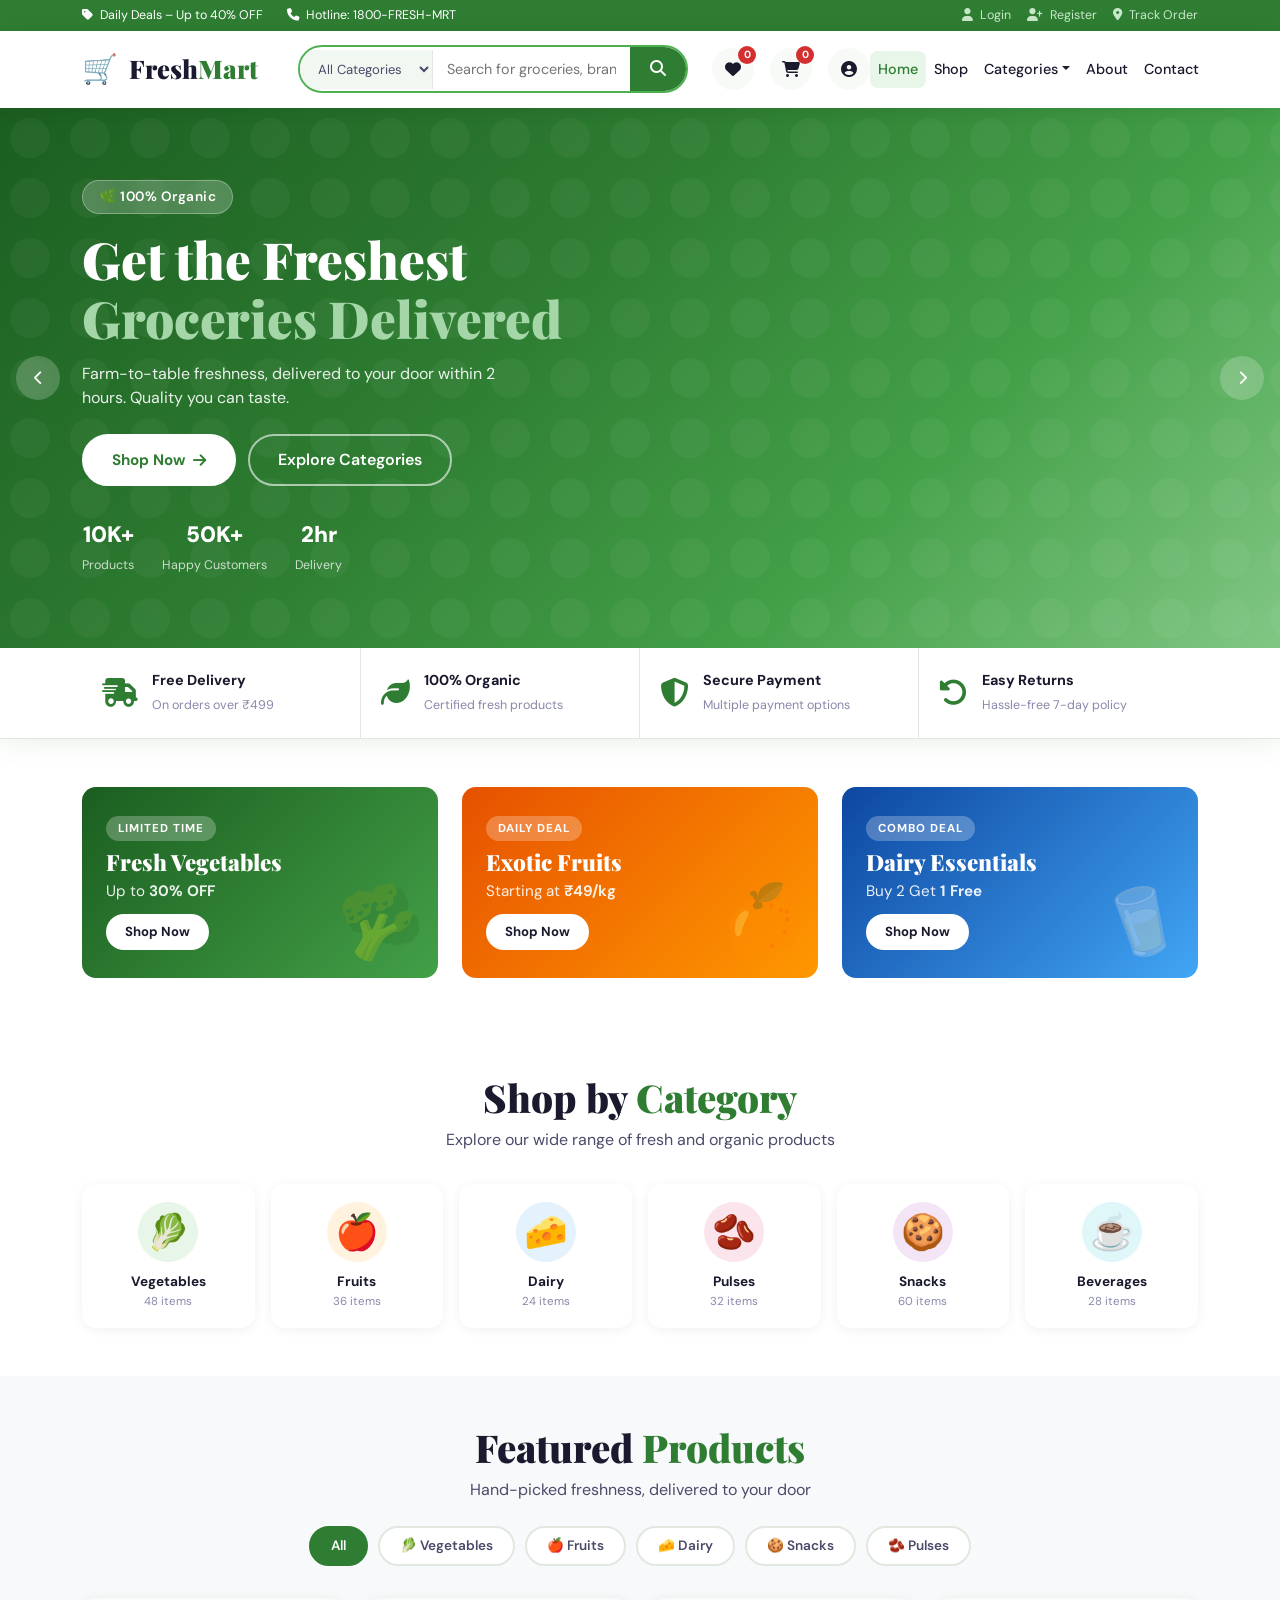
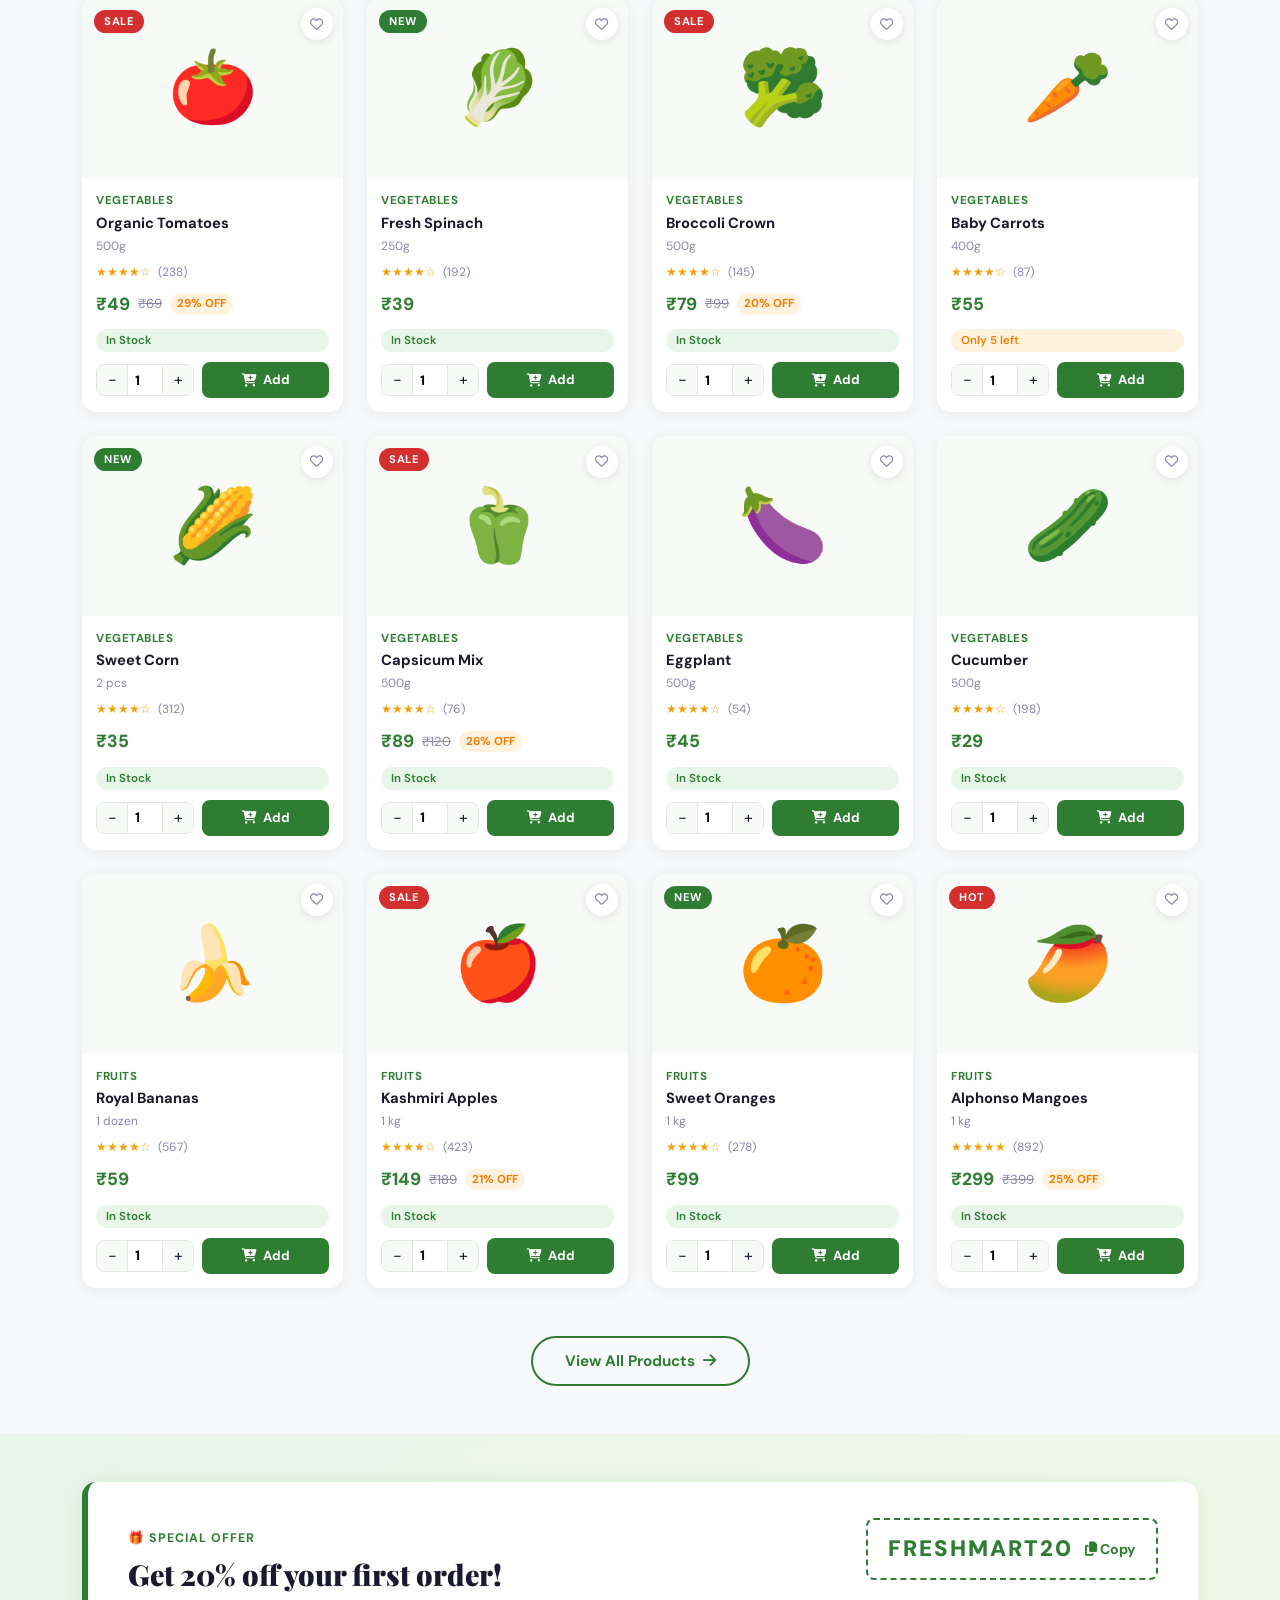
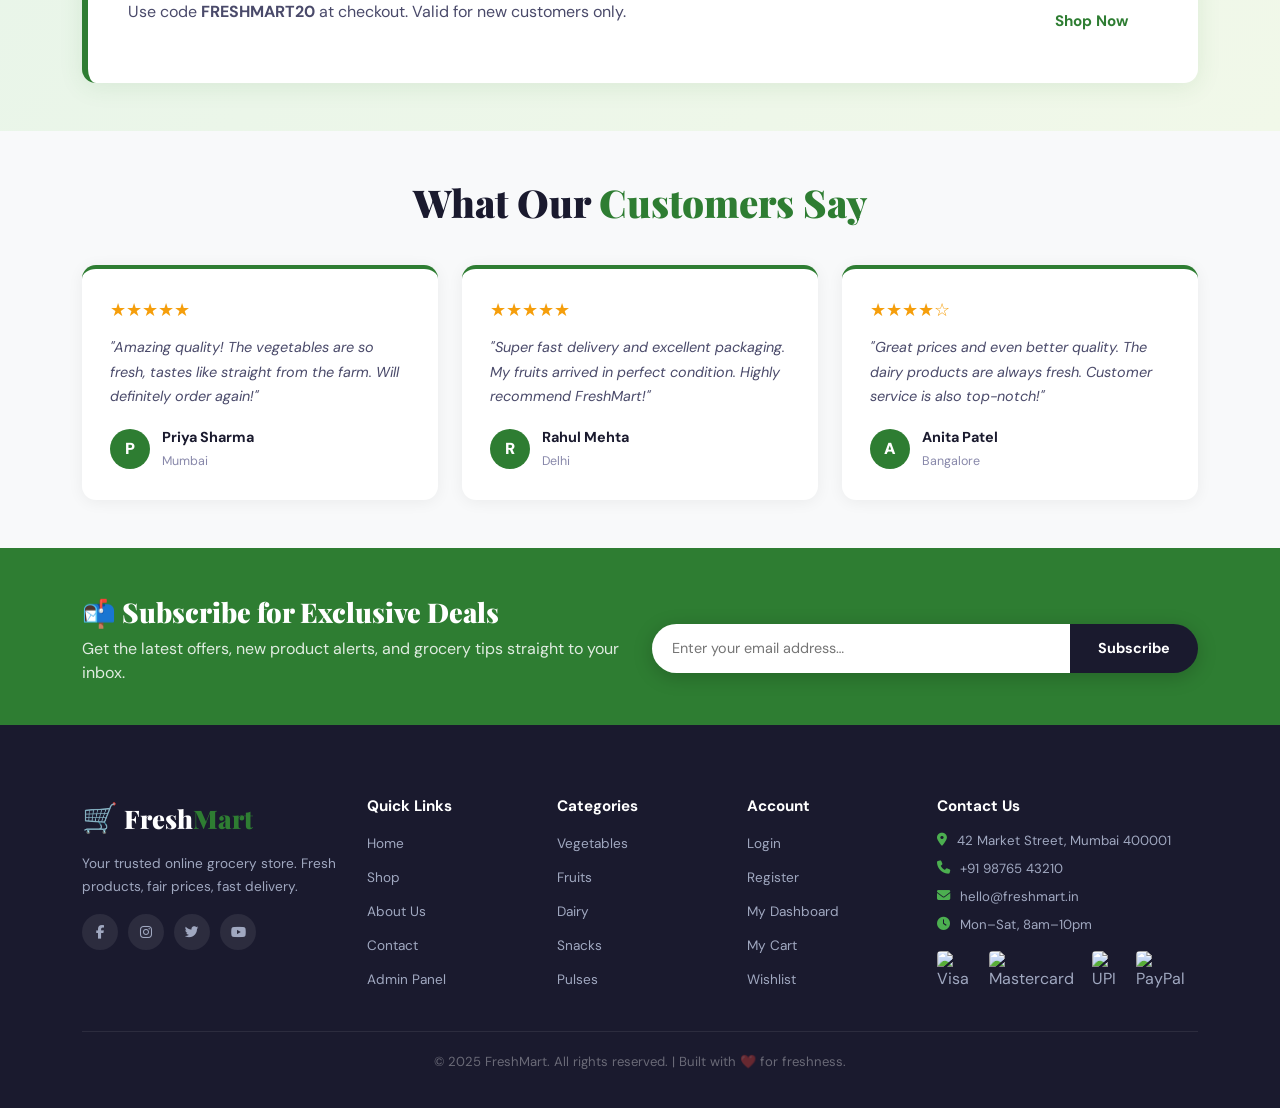
==== index.html @ 5ea72046 "Move frontend to root for GitHub Pages" ====
<!DOCTYPE html>
<html lang="en">
<head>
  <meta charset="UTF-8" />
  <meta name="viewport" content="width=device-width, initial-scale=1.0"/>
  <title>FreshMart – Premium Grocery Delivery</title>
  <link rel="stylesheet" href="https://cdn.jsdelivr.net/npm/bootstrap@5.3.0/dist/css/bootstrap.min.css"/>
  <link rel="stylesheet" href="https://cdnjs.cloudflare.com/ajax/libs/font-awesome/6.4.0/css/all.min.css"/>
  <link href="https://fonts.googleapis.com/css2?family=Playfair+Display:wght@700;900&family=DM+Sans:wght@300;400;500;600&display=swap" rel="stylesheet"/>
  <link rel="stylesheet" href="css/style.css"/>
</head>
<body>

<!-- Top Bar -->
<div class="top-bar">
  <div class="container d-flex justify-content-between align-items-center">
    <div class="d-flex gap-4">
      <span><i class="fas fa-tag me-1"></i> Daily Deals – Up to 40% OFF</span>
      <span><i class="fas fa-phone me-1"></i> Hotline: 1800-FRESH-MRT</span>
    </div>
    <div class="d-flex gap-3">
      <a href="#" id="topLoginBtn"><i class="fas fa-user me-1"></i> Login</a>
      <a href="pages/register.html"><i class="fas fa-user-plus me-1"></i> Register</a>
      <a href="#"><i class="fas fa-map-marker-alt me-1"></i> Track Order</a>
    </div>
  </div>
</div>

<!-- Main Navbar -->
<nav class="navbar navbar-expand-lg main-nav sticky-top">
  <div class="container">
    <a class="navbar-brand" href="index.html">
      <span class="brand-icon">🛒</span>
      <span class="brand-name">Fresh<span>Mart</span></span>
    </a>

    <div class="search-bar-container d-none d-lg-flex flex-grow-1 mx-4">
      <div class="search-bar">
        <select class="search-cat-select">
          <option>All Categories</option>
          <option>Vegetables</option>
          <option>Fruits</option>
          <option>Dairy</option>
          <option>Snacks</option>
          <option>Pulses</option>
          <option>Beverages</option>
        </select>
        <input type="text" id="searchInput" placeholder="Search for groceries, brands…" autocomplete="off"/>
        <button onclick="performSearch()"><i class="fas fa-search"></i></button>
        <div class="search-suggestions" id="searchSuggestions"></div>
      </div>
    </div>

    <div class="nav-actions d-flex align-items-center gap-3">
      <a href="pages/wishlist.html" class="nav-icon-btn" title="Wishlist">
        <i class="fas fa-heart"></i>
        <span class="badge" id="wishlistCount">0</span>
      </a>
      <a href="pages/cart.html" class="nav-icon-btn" title="Cart">
        <i class="fas fa-shopping-cart"></i>
        <span class="badge" id="cartCount">0</span>
      </a>
      <a href="pages/login.html" class="nav-icon-btn" title="Account" id="accountBtn">
        <i class="fas fa-user-circle"></i>
      </a>
      <button class="navbar-toggler" type="button" data-bs-toggle="collapse" data-bs-target="#mainNav">
        <i class="fas fa-bars"></i>
      </button>
    </div>

    <div class="collapse navbar-collapse" id="mainNav">
      <ul class="navbar-nav ms-auto mt-3 mt-lg-0">
        <li class="nav-item"><a class="nav-link active" href="index.html">Home</a></li>
        <li class="nav-item"><a class="nav-link" href="pages/products.html">Shop</a></li>
        <li class="nav-item dropdown">
          <a class="nav-link dropdown-toggle" href="#" data-bs-toggle="dropdown">Categories</a>
          <ul class="dropdown-menu">
            <li><a class="dropdown-item" href="pages/products.html?cat=vegetables"><i class="fas fa-carrot me-2 text-warning"></i>Vegetables</a></li>
            <li><a class="dropdown-item" href="pages/products.html?cat=fruits"><i class="fas fa-apple-alt me-2 text-danger"></i>Fruits</a></li>
            <li><a class="dropdown-item" href="pages/products.html?cat=dairy"><i class="fas fa-cheese me-2 text-warning"></i>Dairy</a></li>
            <li><a class="dropdown-item" href="pages/products.html?cat=snacks"><i class="fas fa-cookie me-2 text-secondary"></i>Snacks</a></li>
            <li><a class="dropdown-item" href="pages/products.html?cat=pulses"><i class="fas fa-seedling me-2 text-success"></i>Pulses</a></li>
            <li><a class="dropdown-item" href="pages/products.html?cat=beverages"><i class="fas fa-coffee me-2 text-brown"></i>Beverages</a></li>
          </ul>
        </li>
        <li class="nav-item"><a class="nav-link" href="pages/about.html">About</a></li>
        <li class="nav-item"><a class="nav-link" href="pages/contact.html">Contact</a></li>
      </ul>
    </div>
  </div>
</nav>

<!-- Hero Section -->
<section class="hero-section">
  <div id="heroCarousel" class="carousel slide carousel-fade" data-bs-ride="carousel">
    <div class="carousel-inner">
      <div class="carousel-item active">
        <div class="hero-slide slide-1">
          <div class="container h-100 d-flex align-items-center">
            <div class="hero-content">
              <span class="hero-badge">🌿 100% Organic</span>
              <h1>Get the Freshest<br/><span>Groceries Delivered</span></h1>
              <p>Farm-to-table freshness, delivered to your door within 2 hours. Quality you can taste.</p>
              <div class="hero-actions">
                <a href="pages/products.html" class="btn btn-primary-fresh">Shop Now <i class="fas fa-arrow-right ms-2"></i></a>
                <a href="#categories" class="btn btn-outline-fresh">Explore Categories</a>
              </div>
              <div class="hero-stats">
                <div class="stat"><strong>10K+</strong><span>Products</span></div>
                <div class="stat"><strong>50K+</strong><span>Happy Customers</span></div>
                <div class="stat"><strong>2hr</strong><span>Delivery</span></div>
              </div>
            </div>
          </div>
        </div>
      </div>
      <div class="carousel-item">
        <div class="hero-slide slide-2">
          <div class="container h-100 d-flex align-items-center">
            <div class="hero-content">
              <span class="hero-badge">🍓 Fresh Fruits</span>
              <h1>Seasonal Fruits<br/><span>Straight from Farms</span></h1>
              <p>Hand-picked seasonal fruits delivered fresh daily. Taste the difference of true freshness.</p>
              <a href="pages/products.html?cat=fruits" class="btn btn-primary-fresh">Explore Fruits <i class="fas fa-arrow-right ms-2"></i></a>
            </div>
          </div>
        </div>
      </div>
      <div class="carousel-item">
        <div class="hero-slide slide-3">
          <div class="container h-100 d-flex align-items-center">
            <div class="hero-content">
              <span class="hero-badge">🎉 Special Deals</span>
              <h1>Weekend Sale<br/><span>Up to 50% Off!</span></h1>
              <p>Huge discounts on everyday essentials. Stock up and save big this weekend only.</p>
              <a href="pages/products.html" class="btn btn-primary-fresh">Grab Deals <i class="fas fa-fire ms-2"></i></a>
            </div>
          </div>
        </div>
      </div>
    </div>
    <button class="carousel-control-prev" type="button" data-bs-target="#heroCarousel" data-bs-slide="prev">
      <i class="fas fa-chevron-left"></i>
    </button>
    <button class="carousel-control-next" type="button" data-bs-target="#heroCarousel" data-bs-slide="next">
      <i class="fas fa-chevron-right"></i>
    </button>
  </div>
</section>

<!-- Features Strip -->
<section class="features-strip">
  <div class="container">
    <div class="row g-0">
      <div class="col-6 col-md-3 feature-item">
        <i class="fas fa-truck-fast"></i>
        <div>
          <strong>Free Delivery</strong>
          <span>On orders over ₹499</span>
        </div>
      </div>
      <div class="col-6 col-md-3 feature-item">
        <i class="fas fa-leaf"></i>
        <div>
          <strong>100% Organic</strong>
          <span>Certified fresh products</span>
        </div>
      </div>
      <div class="col-6 col-md-3 feature-item">
        <i class="fas fa-shield-alt"></i>
        <div>
          <strong>Secure Payment</strong>
          <span>Multiple payment options</span>
        </div>
      </div>
      <div class="col-6 col-md-3 feature-item">
        <i class="fas fa-rotate-left"></i>
        <div>
          <strong>Easy Returns</strong>
          <span>Hassle-free 7-day policy</span>
        </div>
      </div>
    </div>
  </div>
</section>

<!-- Offer Banners -->
<section class="offer-banners py-5">
  <div class="container">
    <div class="row g-4">
      <div class="col-md-4">
        <div class="offer-card offer-green">
          <div class="offer-text">
            <span class="offer-tag">LIMITED TIME</span>
            <h3>Fresh Vegetables</h3>
            <p>Up to <strong>30% OFF</strong></p>
            <a href="pages/products.html?cat=vegetables" class="btn btn-sm btn-offer">Shop Now</a>
          </div>
          <div class="offer-emoji">🥦</div>
        </div>
      </div>
      <div class="col-md-4">
        <div class="offer-card offer-orange">
          <div class="offer-text">
            <span class="offer-tag">DAILY DEAL</span>
            <h3>Exotic Fruits</h3>
            <p>Starting at <strong>₹49/kg</strong></p>
            <a href="pages/products.html?cat=fruits" class="btn btn-sm btn-offer">Shop Now</a>
          </div>
          <div class="offer-emoji">🍊</div>
        </div>
      </div>
      <div class="col-md-4">
        <div class="offer-card offer-blue">
          <div class="offer-text">
            <span class="offer-tag">COMBO DEAL</span>
            <h3>Dairy Essentials</h3>
            <p>Buy 2 Get <strong>1 Free</strong></p>
            <a href="pages/products.html?cat=dairy" class="btn btn-sm btn-offer">Shop Now</a>
          </div>
          <div class="offer-emoji">🥛</div>
        </div>
      </div>
    </div>
  </div>
</section>

<!-- Categories -->
<section class="categories-section py-5" id="categories">
  <div class="container">
    <div class="section-header">
      <h2>Shop by <span>Category</span></h2>
      <p>Explore our wide range of fresh and organic products</p>
    </div>
    <div class="row g-3 mt-3">
      <div class="col-4 col-md-2">
        <a href="pages/products.html?cat=vegetables" class="category-card">
          <div class="cat-icon" style="background:#e8f5e9">🥬</div>
          <span>Vegetables</span>
          <small>48 items</small>
        </a>
      </div>
      <div class="col-4 col-md-2">
        <a href="pages/products.html?cat=fruits" class="category-card">
          <div class="cat-icon" style="background:#fff3e0">🍎</div>
          <span>Fruits</span>
          <small>36 items</small>
        </a>
      </div>
      <div class="col-4 col-md-2">
        <a href="pages/products.html?cat=dairy" class="category-card">
          <div class="cat-icon" style="background:#e3f2fd">🧀</div>
          <span>Dairy</span>
          <small>24 items</small>
        </a>
      </div>
      <div class="col-4 col-md-2">
        <a href="pages/products.html?cat=pulses" class="category-card">
          <div class="cat-icon" style="background:#fce4ec">🫘</div>
          <span>Pulses</span>
          <small>32 items</small>
        </a>
      </div>
      <div class="col-4 col-md-2">
        <a href="pages/products.html?cat=snacks" class="category-card">
          <div class="cat-icon" style="background:#f3e5f5">🍪</div>
          <span>Snacks</span>
          <small>60 items</small>
        </a>
      </div>
      <div class="col-4 col-md-2">
        <a href="pages/products.html?cat=beverages" class="category-card">
          <div class="cat-icon" style="background:#e0f7fa">☕</div>
          <span>Beverages</span>
          <small>28 items</small>
        </a>
      </div>
    </div>
  </div>
</section>

<!-- Featured Products -->
<section class="featured-products py-5 bg-light">
  <div class="container">
    <div class="section-header">
      <h2>Featured <span>Products</span></h2>
      <p>Hand-picked freshness, delivered to your door</p>
    </div>

    <!-- Filter Tabs -->
    <div class="filter-tabs mt-4">
      <button class="filter-btn active" onclick="filterProducts('all', this)">All</button>
      <button class="filter-btn" onclick="filterProducts('vegetables', this)">🥬 Vegetables</button>
      <button class="filter-btn" onclick="filterProducts('fruits', this)">🍎 Fruits</button>
      <button class="filter-btn" onclick="filterProducts('dairy', this)">🧀 Dairy</button>
      <button class="filter-btn" onclick="filterProducts('snacks', this)">🍪 Snacks</button>
      <button class="filter-btn" onclick="filterProducts('pulses', this)">🫘 Pulses</button>
    </div>

    <div class="row g-4 mt-2" id="productGrid">
      <!-- Products injected by JS -->
    </div>
    <div class="text-center mt-5">
      <a href="pages/products.html" class="btn btn-view-all">View All Products <i class="fas fa-arrow-right ms-2"></i></a>
    </div>
  </div>
</section>

<!-- Coupon Banner -->
<section class="coupon-banner py-5">
  <div class="container">
    <div class="coupon-card">
      <div class="row align-items-center">
        <div class="col-md-7">
          <span class="coupon-label">🎁 SPECIAL OFFER</span>
          <h3>Get 20% off your first order!</h3>
          <p>Use code <strong>FRESHMART20</strong> at checkout. Valid for new customers only.</p>
        </div>
        <div class="col-md-5 text-center text-md-end">
          <div class="coupon-code" onclick="copyCoupon()">
            <span id="couponCode">FRESHMART20</span>
            <button><i class="fas fa-copy"></i> Copy</button>
          </div>
          <a href="pages/products.html" class="btn btn-primary-fresh mt-3">Shop Now</a>
        </div>
      </div>
    </div>
  </div>
</section>

<!-- Testimonials -->
<section class="testimonials py-5 bg-light">
  <div class="container">
    <div class="section-header">
      <h2>What Our <span>Customers Say</span></h2>
    </div>
    <div class="row g-4 mt-3">
      <div class="col-md-4">
        <div class="testimonial-card">
          <div class="stars">★★★★★</div>
          <p>"Amazing quality! The vegetables are so fresh, tastes like straight from the farm. Will definitely order again!"</p>
          <div class="reviewer">
            <div class="reviewer-avatar">P</div>
            <div><strong>Priya Sharma</strong><span>Mumbai</span></div>
          </div>
        </div>
      </div>
      <div class="col-md-4">
        <div class="testimonial-card">
          <div class="stars">★★★★★</div>
          <p>"Super fast delivery and excellent packaging. My fruits arrived in perfect condition. Highly recommend FreshMart!"</p>
          <div class="reviewer">
            <div class="reviewer-avatar">R</div>
            <div><strong>Rahul Mehta</strong><span>Delhi</span></div>
          </div>
        </div>
      </div>
      <div class="col-md-4">
        <div class="testimonial-card">
          <div class="stars">★★★★☆</div>
          <p>"Great prices and even better quality. The dairy products are always fresh. Customer service is also top-notch!"</p>
          <div class="reviewer">
            <div class="reviewer-avatar">A</div>
            <div><strong>Anita Patel</strong><span>Bangalore</span></div>
          </div>
        </div>
      </div>
    </div>
  </div>
</section>

<!-- Newsletter -->
<section class="newsletter py-5">
  <div class="container">
    <div class="newsletter-card">
      <div class="row align-items-center">
        <div class="col-md-6">
          <h3>📬 Subscribe for Exclusive Deals</h3>
          <p>Get the latest offers, new product alerts, and grocery tips straight to your inbox.</p>
        </div>
        <div class="col-md-6">
          <div class="newsletter-form">
            <input type="email" placeholder="Enter your email address…"/>
            <button onclick="subscribeNewsletter()">Subscribe</button>
          </div>
        </div>
      </div>
    </div>
  </div>
</section>

<!-- Footer -->
<footer class="main-footer">
  <div class="container">
    <div class="row g-4 pt-5 pb-4">
      <div class="col-lg-3 col-md-6">
        <div class="footer-brand">
          <span class="brand-icon">🛒</span>
          <span class="brand-name">Fresh<span>Mart</span></span>
        </div>
        <p class="footer-desc">Your trusted online grocery store. Fresh products, fair prices, fast delivery.</p>
        <div class="social-links">
          <a href="#"><i class="fab fa-facebook-f"></i></a>
          <a href="#"><i class="fab fa-instagram"></i></a>
          <a href="#"><i class="fab fa-twitter"></i></a>
          <a href="#"><i class="fab fa-youtube"></i></a>
        </div>
      </div>
      <div class="col-lg-2 col-md-6">
        <h5>Quick Links</h5>
        <ul class="footer-links">
          <li><a href="index.html">Home</a></li>
          <li><a href="pages/products.html">Shop</a></li>
          <li><a href="pages/about.html">About Us</a></li>
          <li><a href="pages/contact.html">Contact</a></li>
          <li><a href="pages/admin.html">Admin Panel</a></li>
        </ul>
      </div>
      <div class="col-lg-2 col-md-6">
        <h5>Categories</h5>
        <ul class="footer-links">
          <li><a href="pages/products.html?cat=vegetables">Vegetables</a></li>
          <li><a href="pages/products.html?cat=fruits">Fruits</a></li>
          <li><a href="pages/products.html?cat=dairy">Dairy</a></li>
          <li><a href="pages/products.html?cat=snacks">Snacks</a></li>
          <li><a href="pages/products.html?cat=pulses">Pulses</a></li>
        </ul>
      </div>
      <div class="col-lg-2 col-md-6">
        <h5>Account</h5>
        <ul class="footer-links">
          <li><a href="pages/login.html">Login</a></li>
          <li><a href="pages/register.html">Register</a></li>
          <li><a href="pages/dashboard.html">My Dashboard</a></li>
          <li><a href="pages/cart.html">My Cart</a></li>
          <li><a href="pages/wishlist.html">Wishlist</a></li>
        </ul>
      </div>
      <div class="col-lg-3 col-md-6">
        <h5>Contact Us</h5>
        <div class="footer-contact">
          <p><i class="fas fa-map-marker-alt"></i> 42 Market Street, Mumbai 400001</p>
          <p><i class="fas fa-phone"></i> +91 98765 43210</p>
          <p><i class="fas fa-envelope"></i> hello@freshmart.in</p>
          <p><i class="fas fa-clock"></i> Mon–Sat, 8am–10pm</p>
        </div>
        <div class="payment-icons mt-3">
          <img src="https://img.icons8.com/color/32/visa.png" alt="Visa"/>
          <img src="https://img.icons8.com/color/32/mastercard.png" alt="Mastercard"/>
          <img src="https://img.icons8.com/color/32/upi-payment.png" alt="UPI"/>
          <img src="https://img.icons8.com/color/32/paypal.png" alt="PayPal"/>
        </div>
      </div>
    </div>
    <div class="footer-bottom">
      <p>© 2025 FreshMart. All rights reserved. | Built with ❤️ for freshness.</p>
    </div>
  </div>
</footer>

<!-- Toast Notification -->
<div class="toast-container position-fixed bottom-0 end-0 p-3">
  <div id="liveToast" class="toast" role="alert">
    <div class="toast-header">
      <strong class="me-auto">🛒 FreshMart</strong>
      <button type="button" class="btn-close" data-bs-dismiss="toast"></button>
    </div>
    <div class="toast-body" id="toastMsg">Item added to cart!</div>
  </div>
</div>

<script src="https://cdn.jsdelivr.net/npm/bootstrap@5.3.0/dist/js/bootstrap.bundle.min.js"></script>
<script src="js/data.js"></script>
<script src="js/cart.js"></script>
<script src="js/app.js"></script>
</body>
</html>
---- css/style.css ----
/* ===== DESIGN TOKENS ===== */
:root {
  --green: #2e7d32;
  --green-light: #4caf50;
  --green-pale: #e8f5e9;
  --red: #d32f2f;
  --red-light: #ef5350;
  --orange: #f57c00;
  --yellow: #ffc107;
  --text-dark: #1a1a2e;
  --text-mid: #4a4a6a;
  --text-light: #8888aa;
  --white: #ffffff;
  --off-white: #f8faf8;
  --border: #e0e8e0;
  --shadow: 0 4px 24px rgba(46,125,50,0.10);
  --shadow-hover: 0 12px 40px rgba(46,125,50,0.18);
  --radius: 14px;
  --radius-sm: 8px;
  --font-display: 'Playfair Display', serif;
  --font-body: 'DM Sans', sans-serif;
  --transition: all 0.25s cubic-bezier(0.4,0,0.2,1);
}

/* ===== RESET ===== */
*, *::before, *::after { box-sizing: border-box; margin: 0; padding: 0; }
body { font-family: var(--font-body); color: var(--text-dark); background: var(--white); overflow-x: hidden; }
a { text-decoration: none; color: inherit; }
img { max-width: 100%; }

/* ===== TOP BAR ===== */
.top-bar {
  background: var(--green);
  color: #fff;
  font-size: 0.78rem;
  padding: 6px 0;
}
.top-bar a { color: #c8e6c9; transition: var(--transition); }
.top-bar a:hover { color: #fff; }

/* ===== NAVBAR ===== */
.main-nav {
  background: #fff;
  box-shadow: 0 2px 16px rgba(0,0,0,0.08);
  padding: 12px 0;
  z-index: 1000;
}
.brand-icon { font-size: 1.8rem; }
.brand-name {
  font-family: var(--font-display);
  font-size: 1.6rem;
  font-weight: 900;
  color: var(--text-dark);
  margin-left: 6px;
}
.brand-name span { color: var(--green); }

/* Search Bar */
.search-bar-container { flex: 1; max-width: 580px; }
.search-bar {
  display: flex;
  align-items: center;
  border: 2px solid var(--green-light);
  border-radius: 50px;
  overflow: hidden;
  background: #fff;
  position: relative;
}
.search-cat-select {
  border: none;
  outline: none;
  padding: 10px 14px;
  font-size: 0.82rem;
  color: var(--text-mid);
  background: #f1f8f1;
  border-right: 1px solid var(--border);
  cursor: pointer;
  font-family: var(--font-body);
}
.search-bar input {
  flex: 1;
  border: none;
  outline: none;
  padding: 10px 14px;
  font-size: 0.9rem;
  font-family: var(--font-body);
}
.search-bar button {
  background: var(--green);
  color: #fff;
  border: none;
  padding: 10px 20px;
  cursor: pointer;
  transition: var(--transition);
  font-size: 1rem;
}
.search-bar button:hover { background: var(--green-light); }

.search-suggestions {
  position: absolute;
  top: 100%;
  left: 0;
  right: 0;
  background: #fff;
  border: 1px solid var(--border);
  border-radius: 0 0 12px 12px;
  box-shadow: var(--shadow);
  display: none;
  z-index: 200;
  max-height: 280px;
  overflow-y: auto;
}
.search-suggestions.active { display: block; }
.suggestion-item {
  padding: 10px 16px;
  cursor: pointer;
  display: flex;
  align-items: center;
  gap: 10px;
  font-size: 0.88rem;
  transition: var(--transition);
}
.suggestion-item:hover { background: var(--green-pale); }

/* Nav Icons */
.nav-icon-btn {
  position: relative;
  display: flex;
  align-items: center;
  justify-content: center;
  width: 42px;
  height: 42px;
  border-radius: 50%;
  background: var(--off-white);
  color: var(--text-dark);
  transition: var(--transition);
  font-size: 1rem;
}
.nav-icon-btn:hover { background: var(--green-pale); color: var(--green); }
.nav-icon-btn .badge {
  position: absolute;
  top: -2px;
  right: -2px;
  background: var(--red);
  color: #fff;
  border-radius: 50%;
  width: 18px;
  height: 18px;
  font-size: 0.65rem;
  display: flex;
  align-items: center;
  justify-content: center;
  font-weight: 700;
}

.main-nav .nav-link {
  color: var(--text-dark);
  font-weight: 500;
  font-size: 0.9rem;
  padding: 8px 14px;
  border-radius: 8px;
  transition: var(--transition);
}
.main-nav .nav-link:hover,
.main-nav .nav-link.active { color: var(--green); background: var(--green-pale); }
.main-nav .dropdown-menu { border: 1px solid var(--border); border-radius: var(--radius); box-shadow: var(--shadow); }
.main-nav .dropdown-item:hover { background: var(--green-pale); color: var(--green); }

/* ===== HERO ===== */
.hero-section { position: relative; overflow: hidden; }
.hero-slide {
  height: 540px;
  display: flex;
  align-items: center;
  position: relative;
  overflow: hidden;
}
.slide-1 { background: linear-gradient(135deg, #1b5e20 0%, #2e7d32 40%, #43a047 70%, #81c784 100%); }
.slide-2 { background: linear-gradient(135deg, #bf360c 0%, #e64a19 40%, #ff7043 70%, #ffccbc 100%); }
.slide-3 { background: linear-gradient(135deg, #1a237e 0%, #283593 40%, #3f51b5 70%, #9fa8da 100%); }
.hero-slide::before {
  content: '';
  position: absolute;
  inset: 0;
  background: url("data:image/svg+xml,%3Csvg width='60' height='60' viewBox='0 0 60 60' xmlns='http://www.w3.org/2000/svg'%3E%3Cg fill='none' fill-rule='evenodd'%3E%3Cg fill='%23ffffff' fill-opacity='0.04'%3E%3Ccircle cx='30' cy='30' r='20'/%3E%3C/g%3E%3C/g%3E%3C/svg%3E");
}
.hero-content {
  position: relative;
  z-index: 2;
  color: #fff;
  max-width: 600px;
  animation: heroIn 0.8s ease-out;
}
@keyframes heroIn {
  from { opacity: 0; transform: translateY(30px); }
  to { opacity: 1; transform: translateY(0); }
}
.hero-badge {
  display: inline-block;
  background: rgba(255,255,255,0.2);
  backdrop-filter: blur(8px);
  border: 1px solid rgba(255,255,255,0.3);
  color: #fff;
  padding: 6px 16px;
  border-radius: 50px;
  font-size: 0.85rem;
  font-weight: 600;
  margin-bottom: 16px;
  letter-spacing: 0.5px;
}
.hero-content h1 {
  font-family: var(--font-display);
  font-size: clamp(2rem, 4vw, 3.2rem);
  font-weight: 900;
  line-height: 1.15;
  margin-bottom: 14px;
}
.hero-content h1 span { color: #a5d6a7; display: block; }
.slide-2 .hero-content h1 span { color: #ffe0b2; }
.slide-3 .hero-content h1 span { color: #c5cae9; }
.hero-content p { font-size: 1rem; opacity: 0.9; margin-bottom: 24px; max-width: 440px; }
.hero-actions { display: flex; gap: 12px; flex-wrap: wrap; margin-bottom: 32px; }

.btn-primary-fresh {
  background: #fff;
  color: var(--green);
  padding: 12px 28px;
  border-radius: 50px;
  font-weight: 700;
  font-size: 0.95rem;
  transition: var(--transition);
  display: inline-flex;
  align-items: center;
  border: 2px solid #fff;
}
.btn-primary-fresh:hover {
  background: var(--green);
  color: #fff;
  transform: translateY(-2px);
  box-shadow: 0 8px 24px rgba(0,0,0,0.2);
}
.btn-outline-fresh {
  background: transparent;
  color: #fff;
  padding: 12px 28px;
  border-radius: 50px;
  font-weight: 600;
  border: 2px solid rgba(255,255,255,0.6);
  transition: var(--transition);
  display: inline-flex;
  align-items: center;
}
.btn-outline-fresh:hover { background: rgba(255,255,255,0.15); color: #fff; }
.slide-2 .btn-primary-fresh { color: var(--orange); }
.slide-3 .btn-primary-fresh { color: #3f51b5; }

.hero-stats {
  display: flex;
  gap: 28px;
}
.stat {
  text-align: center;
}
.stat strong { display: block; font-size: 1.4rem; font-weight: 900; }
.stat span { font-size: 0.78rem; opacity: 0.75; }

.carousel-control-prev, .carousel-control-next {
  width: 44px;
  height: 44px;
  background: rgba(255,255,255,0.2);
  backdrop-filter: blur(8px);
  border-radius: 50%;
  top: 50%;
  transform: translateY(-50%);
  margin: 0 16px;
  opacity: 1;
}
.carousel-control-prev-icon, .carousel-control-next-icon { display: none; }
.carousel-control-prev i, .carousel-control-next i { color: #fff; font-size: 0.9rem; }
.carousel-control-prev:hover, .carousel-control-next:hover { background: rgba(255,255,255,0.35); }

/* ===== FEATURES STRIP ===== */
.features-strip {
  background: #fff;
  border-bottom: 1px solid var(--border);
  box-shadow: var(--shadow);
}
.feature-item {
  display: flex;
  align-items: center;
  gap: 14px;
  padding: 22px 20px;
  border-right: 1px solid var(--border);
}
.feature-item:last-child { border-right: none; }
.feature-item i {
  font-size: 1.8rem;
  color: var(--green);
  flex-shrink: 0;
}
.feature-item strong { display: block; font-weight: 700; font-size: 0.9rem; }
.feature-item span { font-size: 0.78rem; color: var(--text-light); }

/* ===== SECTION HEADER ===== */
.section-header { text-align: center; }
.section-header h2 {
  font-family: var(--font-display);
  font-size: clamp(1.6rem, 3vw, 2.4rem);
  font-weight: 900;
  color: var(--text-dark);
}
.section-header h2 span { color: var(--green); }
.section-header p { color: var(--text-mid); margin-top: 8px; }

/* ===== OFFER BANNERS ===== */
.offer-card {
  border-radius: var(--radius);
  padding: 28px 24px;
  display: flex;
  align-items: center;
  justify-content: space-between;
  overflow: hidden;
  position: relative;
  transition: var(--transition);
}
.offer-card:hover { transform: translateY(-4px); box-shadow: var(--shadow-hover); }
.offer-green { background: linear-gradient(135deg, #1b5e20, #43a047); }
.offer-orange { background: linear-gradient(135deg, #e65100, #ff9800); }
.offer-blue { background: linear-gradient(135deg, #0d47a1, #42a5f5); }
.offer-text { color: #fff; z-index: 2; }
.offer-tag {
  font-size: 0.72rem;
  font-weight: 700;
  letter-spacing: 1px;
  background: rgba(255,255,255,0.25);
  padding: 4px 12px;
  border-radius: 20px;
  display: inline-block;
  margin-bottom: 8px;
}
.offer-text h3 { font-family: var(--font-display); font-size: 1.4rem; font-weight: 900; margin-bottom: 4px; }
.offer-text p { font-size: 0.95rem; opacity: 0.9; margin-bottom: 12px; }
.btn-offer {
  background: #fff;
  color: var(--text-dark);
  border-radius: 50px;
  font-weight: 700;
  font-size: 0.82rem;
  padding: 7px 18px;
  transition: var(--transition);
}
.btn-offer:hover { background: rgba(255,255,255,0.85); transform: scale(1.05); }
.offer-emoji {
  font-size: 4rem;
  opacity: 0.35;
  position: absolute;
  right: 16px;
  bottom: 8px;
  transform: rotate(-15deg);
  transition: var(--transition);
}
.offer-card:hover .offer-emoji { opacity: 0.6; transform: rotate(-5deg) scale(1.1); }

/* ===== CATEGORIES ===== */
.category-card {
  display: flex;
  flex-direction: column;
  align-items: center;
  text-align: center;
  padding: 16px 8px;
  border-radius: var(--radius);
  background: #fff;
  border: 2px solid transparent;
  transition: var(--transition);
  cursor: pointer;
  text-decoration: none;
  color: var(--text-dark);
  box-shadow: 0 2px 12px rgba(0,0,0,0.06);
}
.category-card:hover {
  border-color: var(--green-light);
  transform: translateY(-4px);
  box-shadow: var(--shadow-hover);
  color: var(--green);
}
.cat-icon {
  font-size: 2.2rem;
  width: 60px;
  height: 60px;
  border-radius: 50%;
  display: flex;
  align-items: center;
  justify-content: center;
  margin-bottom: 10px;
  transition: var(--transition);
}
.category-card:hover .cat-icon { transform: scale(1.15); }
.category-card span { font-weight: 700; font-size: 0.85rem; }
.category-card small { font-size: 0.72rem; color: var(--text-light); }

/* ===== FILTER TABS ===== */
.filter-tabs {
  display: flex;
  flex-wrap: wrap;
  gap: 10px;
  justify-content: center;
}
.filter-btn {
  background: #fff;
  border: 2px solid var(--border);
  color: var(--text-mid);
  padding: 8px 20px;
  border-radius: 50px;
  font-size: 0.85rem;
  font-weight: 600;
  cursor: pointer;
  transition: var(--transition);
  font-family: var(--font-body);
}
.filter-btn:hover, .filter-btn.active {
  background: var(--green);
  border-color: var(--green);
  color: #fff;
}

/* ===== PRODUCT CARDS ===== */
.product-card {
  background: #fff;
  border-radius: var(--radius);
  overflow: hidden;
  box-shadow: 0 2px 14px rgba(0,0,0,0.07);
  transition: var(--transition);
  position: relative;
  display: flex;
  flex-direction: column;
}
.product-card:hover { transform: translateY(-6px); box-shadow: var(--shadow-hover); }
.product-img-wrap {
  position: relative;
  overflow: hidden;
  background: var(--off-white);
  padding: 16px;
  text-align: center;
  height: 180px;
  display: flex;
  align-items: center;
  justify-content: center;
}
.product-emoji { font-size: 4.5rem; transition: var(--transition); }
.product-card:hover .product-emoji { transform: scale(1.12); }
.product-badge {
  position: absolute;
  top: 12px;
  left: 12px;
  background: var(--red);
  color: #fff;
  font-size: 0.7rem;
  font-weight: 700;
  padding: 3px 10px;
  border-radius: 20px;
  letter-spacing: 0.5px;
}
.product-badge.new { background: var(--green); }
.wishlist-btn {
  position: absolute;
  top: 10px;
  right: 10px;
  width: 32px;
  height: 32px;
  border-radius: 50%;
  background: #fff;
  border: none;
  cursor: pointer;
  display: flex;
  align-items: center;
  justify-content: center;
  box-shadow: 0 2px 8px rgba(0,0,0,0.1);
  transition: var(--transition);
  font-size: 0.85rem;
  color: var(--text-light);
}
.wishlist-btn:hover, .wishlist-btn.active { color: var(--red); transform: scale(1.15); }
.product-body { padding: 14px; flex: 1; display: flex; flex-direction: column; }
.product-cat { font-size: 0.72rem; color: var(--green); font-weight: 700; letter-spacing: 0.5px; text-transform: uppercase; margin-bottom: 4px; }
.product-name { font-weight: 700; font-size: 0.92rem; color: var(--text-dark); margin-bottom: 4px; line-height: 1.3; }
.product-unit { font-size: 0.75rem; color: var(--text-light); margin-bottom: 8px; }
.product-rating { font-size: 0.75rem; color: #f59e0b; margin-bottom: 10px; }
.product-rating span { color: var(--text-light); margin-left: 4px; }
.price-row { display: flex; align-items: center; gap: 8px; margin-bottom: 12px; }
.price { font-size: 1.1rem; font-weight: 800; color: var(--green); }
.price-old { font-size: 0.82rem; color: var(--text-light); text-decoration: line-through; }
.price-discount { font-size: 0.72rem; background: #fff3e0; color: var(--orange); font-weight: 700; padding: 2px 7px; border-radius: 20px; }
.stock-badge { font-size: 0.72rem; padding: 3px 10px; border-radius: 20px; font-weight: 600; display: inline-block; margin-bottom: 10px; }
.in-stock { background: #e8f5e9; color: var(--green); }
.low-stock { background: #fff3e0; color: var(--orange); }
.out-stock { background: #ffebee; color: var(--red); }
.qty-add-row { display: flex; align-items: center; gap: 8px; margin-top: auto; }
.qty-selector {
  display: flex;
  align-items: center;
  border: 1.5px solid var(--border);
  border-radius: 8px;
  overflow: hidden;
}
.qty-btn {
  background: var(--off-white);
  border: none;
  width: 30px;
  height: 30px;
  font-size: 1rem;
  cursor: pointer;
  transition: var(--transition);
  color: var(--text-dark);
}
.qty-btn:hover { background: var(--green-pale); color: var(--green); }
.qty-input {
  width: 36px;
  text-align: center;
  border: none;
  border-left: 1.5px solid var(--border);
  border-right: 1.5px solid var(--border);
  height: 30px;
  font-weight: 700;
  font-size: 0.85rem;
  outline: none;
  font-family: var(--font-body);
}
.btn-add-cart {
  flex: 1;
  background: var(--green);
  color: #fff;
  border: none;
  border-radius: 8px;
  padding: 8px 12px;
  font-weight: 700;
  font-size: 0.82rem;
  cursor: pointer;
  transition: var(--transition);
  display: flex;
  align-items: center;
  justify-content: center;
  gap: 6px;
  font-family: var(--font-body);
}
.btn-add-cart:hover { background: var(--green-light); transform: scale(1.02); }
.btn-add-cart:disabled { background: var(--text-light); cursor: not-allowed; transform: none; }

.btn-view-all {
  background: transparent;
  border: 2px solid var(--green);
  color: var(--green);
  padding: 12px 32px;
  border-radius: 50px;
  font-weight: 700;
  font-size: 0.95rem;
  transition: var(--transition);
  display: inline-flex;
  align-items: center;
}
.btn-view-all:hover { background: var(--green); color: #fff; }

/* ===== COUPON BANNER ===== */
.coupon-banner { background: linear-gradient(135deg, #e8f5e9, #f1f8e9); }
.coupon-card {
  background: #fff;
  border-radius: var(--radius);
  padding: 36px 40px;
  box-shadow: var(--shadow);
  border-left: 6px solid var(--green);
}
.coupon-label { font-size: 0.78rem; font-weight: 700; color: var(--green); letter-spacing: 1px; }
.coupon-card h3 { font-family: var(--font-display); font-size: 1.8rem; font-weight: 900; margin: 8px 0; }
.coupon-card p { color: var(--text-mid); }
.coupon-code {
  display: inline-flex;
  align-items: center;
  gap: 12px;
  border: 2px dashed var(--green);
  padding: 12px 20px;
  border-radius: var(--radius-sm);
  cursor: pointer;
  transition: var(--transition);
}
.coupon-code:hover { background: var(--green-pale); }
.coupon-code span { font-size: 1.4rem; font-weight: 900; letter-spacing: 2px; color: var(--green); }
.coupon-code button { background: none; border: none; color: var(--green); font-weight: 700; cursor: pointer; font-family: var(--font-body); font-size: 0.88rem; }

/* ===== TESTIMONIALS ===== */
.testimonial-card {
  background: #fff;
  border-radius: var(--radius);
  padding: 28px;
  box-shadow: 0 2px 16px rgba(0,0,0,0.06);
  transition: var(--transition);
  border-top: 4px solid var(--green);
}
.testimonial-card:hover { transform: translateY(-4px); box-shadow: var(--shadow-hover); }
.stars { color: #f59e0b; font-size: 1.1rem; margin-bottom: 12px; }
.testimonial-card p { color: var(--text-mid); font-style: italic; font-size: 0.9rem; line-height: 1.7; margin-bottom: 18px; }
.reviewer { display: flex; align-items: center; gap: 12px; }
.reviewer-avatar {
  width: 40px;
  height: 40px;
  border-radius: 50%;
  background: var(--green);
  color: #fff;
  display: flex;
  align-items: center;
  justify-content: center;
  font-weight: 900;
  font-size: 1rem;
  flex-shrink: 0;
}
.reviewer strong { display: block; font-size: 0.9rem; }
.reviewer span { font-size: 0.78rem; color: var(--text-light); }

/* ===== NEWSLETTER ===== */
.newsletter { background: var(--green); }
.newsletter-card { color: #fff; }
.newsletter-card h3 { font-family: var(--font-display); font-size: 1.7rem; font-weight: 900; margin-bottom: 8px; }
.newsletter-card p { opacity: 0.85; }
.newsletter-form { display: flex; gap: 0; border-radius: 50px; overflow: hidden; box-shadow: 0 4px 20px rgba(0,0,0,0.2); }
.newsletter-form input {
  flex: 1;
  border: none;
  padding: 14px 20px;
  font-size: 0.9rem;
  outline: none;
  font-family: var(--font-body);
}
.newsletter-form button {
  background: var(--text-dark);
  color: #fff;
  border: none;
  padding: 14px 28px;
  font-weight: 700;
  cursor: pointer;
  font-family: var(--font-body);
  transition: var(--transition);
  font-size: 0.9rem;
}
.newsletter-form button:hover { background: var(--green-light); }

/* ===== FOOTER ===== */
.main-footer { background: #1a1a2e; color: #a0a8c0; }
.footer-brand { display: flex; align-items: center; margin-bottom: 12px; }
.footer-brand .brand-name { color: #fff; }
.footer-desc { font-size: 0.85rem; line-height: 1.7; margin-bottom: 16px; }
.social-links { display: flex; gap: 10px; }
.social-links a {
  width: 36px;
  height: 36px;
  border-radius: 50%;
  background: rgba(255,255,255,0.08);
  color: #a0a8c0;
  display: flex;
  align-items: center;
  justify-content: center;
  transition: var(--transition);
  font-size: 0.85rem;
}
.social-links a:hover { background: var(--green); color: #fff; }
.main-footer h5 { color: #fff; font-weight: 700; margin-bottom: 16px; font-size: 0.95rem; }
.footer-links { list-style: none; padding: 0; }
.footer-links li { margin-bottom: 10px; }
.footer-links a { color: #a0a8c0; font-size: 0.85rem; transition: var(--transition); }
.footer-links a:hover { color: var(--green-light); padding-left: 4px; }
.footer-contact p { font-size: 0.83rem; margin-bottom: 8px; display: flex; gap: 10px; }
.footer-contact i { color: var(--green-light); margin-top: 2px; flex-shrink: 0; }
.payment-icons { display: flex; gap: 6px; align-items: center; }
.payment-icons img { border-radius: 4px; }
.footer-bottom {
  border-top: 1px solid rgba(255,255,255,0.08);
  padding: 20px 0;
  text-align: center;
  font-size: 0.82rem;
  color: rgba(255,255,255,0.35);
}

/* ===== TOAST ===== */
.toast { border: none; border-radius: var(--radius-sm); box-shadow: var(--shadow-hover); }
.toast-header { background: var(--green); color: #fff; border-radius: var(--radius-sm) var(--radius-sm) 0 0; }

/* ===== PAGE HERO (inner pages) ===== */
.page-hero {
  background: linear-gradient(135deg, var(--green) 0%, var(--green-light) 100%);
  color: #fff;
  padding: 56px 0 40px;
  text-align: center;
}
.page-hero h1 {
  font-family: var(--font-display);
  font-size: 2.4rem;
  font-weight: 900;
}
.page-hero .breadcrumb { justify-content: center; background: none; }
.page-hero .breadcrumb-item, .page-hero .breadcrumb-item a { color: rgba(255,255,255,0.8); font-size: 0.85rem; }
.page-hero .breadcrumb-item.active { color: #fff; }
.page-hero .breadcrumb-item+.breadcrumb-item::before { color: rgba(255,255,255,0.5); }

/* ===== CART PAGE ===== */
.cart-item {
  background: #fff;
  border-radius: var(--radius-sm);
  padding: 16px;
  margin-bottom: 12px;
  box-shadow: 0 1px 8px rgba(0,0,0,0.06);
  display: flex;
  align-items: center;
  gap: 16px;
  transition: var(--transition);
}
.cart-item:hover { box-shadow: 0 4px 16px rgba(0,0,0,0.1); }
.cart-item-emoji { font-size: 2.8rem; width: 70px; text-align: center; }
.cart-item-info { flex: 1; }
.cart-item-name { font-weight: 700; font-size: 0.95rem; }
.cart-item-unit { font-size: 0.78rem; color: var(--text-light); }
.cart-item-price { font-weight: 800; font-size: 1rem; color: var(--green); }
.remove-btn {
  background: none;
  border: none;
  color: var(--red-light);
  cursor: pointer;
  padding: 6px;
  border-radius: 6px;
  transition: var(--transition);
  font-size: 0.9rem;
}
.remove-btn:hover { background: #ffebee; }
.order-summary-card {
  background: #fff;
  border-radius: var(--radius);
  padding: 24px;
  box-shadow: var(--shadow);
  position: sticky;
  top: 100px;
}
.order-summary-card h5 { font-family: var(--font-display); font-size: 1.2rem; font-weight: 700; margin-bottom: 20px; padding-bottom: 12px; border-bottom: 2px solid var(--border); }
.summary-row { display: flex; justify-content: space-between; margin-bottom: 10px; font-size: 0.88rem; }
.summary-row.total { font-weight: 800; font-size: 1.05rem; border-top: 2px solid var(--border); padding-top: 12px; margin-top: 8px; color: var(--green); }
.coupon-input { display: flex; gap: 8px; margin: 16px 0; }
.coupon-input input { flex: 1; border: 1.5px solid var(--border); border-radius: 8px; padding: 10px 14px; font-size: 0.85rem; outline: none; }
.coupon-input input:focus { border-color: var(--green); }
.coupon-input button { background: var(--green); color: #fff; border: none; border-radius: 8px; padding: 10px 16px; cursor: pointer; font-weight: 700; font-size: 0.82rem; transition: var(--transition); }
.coupon-input button:hover { background: var(--green-light); }
.btn-checkout {
  width: 100%;
  background: var(--green);
  color: #fff;
  border: none;
  border-radius: 50px;
  padding: 14px;
  font-weight: 800;
  font-size: 1rem;
  cursor: pointer;
  transition: var(--transition);
  font-family: var(--font-body);
}
.btn-checkout:hover { background: var(--green-light); transform: translateY(-2px); box-shadow: 0 8px 24px rgba(46,125,50,0.3); }

/* ===== AUTH PAGES ===== */
.auth-section { min-height: calc(100vh - 200px); display: flex; align-items: center; background: linear-gradient(135deg, #e8f5e9 0%, #f1f8f9 100%); padding: 60px 0; }
.auth-card {
  background: #fff;
  border-radius: var(--radius);
  padding: 40px;
  box-shadow: var(--shadow-hover);
  max-width: 480px;
  width: 100%;
  margin: 0 auto;
}
.auth-card h2 { font-family: var(--font-display); font-weight: 900; margin-bottom: 8px; }
.auth-card p.subtitle { color: var(--text-mid); font-size: 0.88rem; margin-bottom: 28px; }
.form-group { margin-bottom: 18px; }
.form-group label { display: block; font-weight: 600; font-size: 0.85rem; margin-bottom: 6px; color: var(--text-dark); }
.form-control-fresh {
  width: 100%;
  border: 1.5px solid var(--border);
  border-radius: var(--radius-sm);
  padding: 11px 14px;
  font-size: 0.9rem;
  outline: none;
  transition: var(--transition);
  font-family: var(--font-body);
}
.form-control-fresh:focus { border-color: var(--green); box-shadow: 0 0 0 3px rgba(46,125,50,0.1); }
.input-icon-wrap { position: relative; }
.input-icon-wrap i { position: absolute; left: 14px; top: 50%; transform: translateY(-50%); color: var(--text-light); }
.input-icon-wrap .form-control-fresh { padding-left: 40px; }
.btn-auth {
  width: 100%;
  background: var(--green);
  color: #fff;
  border: none;
  border-radius: 50px;
  padding: 13px;
  font-weight: 800;
  font-size: 1rem;
  cursor: pointer;
  transition: var(--transition);
  font-family: var(--font-body);
  margin-top: 6px;
}
.btn-auth:hover { background: var(--green-light); transform: translateY(-2px); box-shadow: 0 8px 20px rgba(46,125,50,0.25); }
.auth-divider { text-align: center; position: relative; margin: 20px 0; }
.auth-divider::before { content: ''; position: absolute; top: 50%; left: 0; right: 0; height: 1px; background: var(--border); }
.auth-divider span { background: #fff; position: relative; padding: 0 14px; color: var(--text-light); font-size: 0.82rem; }
.auth-link { text-align: center; font-size: 0.87rem; color: var(--text-mid); margin-top: 16px; }
.auth-link a { color: var(--green); font-weight: 700; }

/* ===== DASHBOARD ===== */
.dashboard-layout { display: flex; min-height: calc(100vh - 160px); background: var(--off-white); }
.dashboard-sidebar {
  width: 260px;
  background: #fff;
  box-shadow: 2px 0 12px rgba(0,0,0,0.05);
  flex-shrink: 0;
  padding: 28px 0;
}
.sidebar-user { padding: 0 20px 24px; border-bottom: 1px solid var(--border); margin-bottom: 16px; }
.user-avatar {
  width: 56px;
  height: 56px;
  border-radius: 50%;
  background: var(--green);
  color: #fff;
  display: flex;
  align-items: center;
  justify-content: center;
  font-size: 1.5rem;
  font-weight: 900;
  margin-bottom: 10px;
}
.sidebar-user strong { display: block; font-size: 0.95rem; }
.sidebar-user span { font-size: 0.78rem; color: var(--text-light); }
.sidebar-nav a {
  display: flex;
  align-items: center;
  gap: 12px;
  padding: 12px 20px;
  color: var(--text-mid);
  font-size: 0.88rem;
  font-weight: 600;
  transition: var(--transition);
}
.sidebar-nav a:hover, .sidebar-nav a.active {
  background: var(--green-pale);
  color: var(--green);
  border-right: 3px solid var(--green);
}
.sidebar-nav a i { width: 18px; text-align: center; }
.dashboard-content { flex: 1; padding: 32px; overflow-y: auto; }
.dash-stat-card {
  background: #fff;
  border-radius: var(--radius);
  padding: 22px;
  box-shadow: 0 2px 12px rgba(0,0,0,0.06);
  display: flex;
  align-items: center;
  gap: 16px;
  transition: var(--transition);
}
.dash-stat-card:hover { transform: translateY(-3px); box-shadow: var(--shadow-hover); }
.dash-stat-icon {
  width: 52px;
  height: 52px;
  border-radius: 14px;
  display: flex;
  align-items: center;
  justify-content: center;
  font-size: 1.3rem;
  flex-shrink: 0;
}
.dash-stat-card strong { display: block; font-size: 1.5rem; font-weight: 900; }
.dash-stat-card span { font-size: 0.8rem; color: var(--text-light); }

/* ===== ADMIN ===== */
.admin-table { background: #fff; border-radius: var(--radius); overflow: hidden; box-shadow: 0 2px 12px rgba(0,0,0,0.06); }
.admin-table table { margin: 0; }
.admin-table thead th { background: var(--green); color: #fff; font-weight: 700; font-size: 0.85rem; border: none; padding: 14px 16px; }
.admin-table tbody td { padding: 12px 16px; font-size: 0.88rem; vertical-align: middle; }
.admin-table tbody tr:hover { background: var(--green-pale); }
.status-badge { padding: 4px 12px; border-radius: 20px; font-size: 0.72rem; font-weight: 700; }
.status-delivered { background: #e8f5e9; color: var(--green); }
.status-processing { background: #fff3e0; color: var(--orange); }
.status-cancelled { background: #ffebee; color: var(--red); }
.status-pending { background: #e3f2fd; color: #1565c0; }
.btn-icon { width: 32px; height: 32px; border: none; border-radius: 8px; cursor: pointer; display: inline-flex; align-items: center; justify-content: center; font-size: 0.8rem; transition: var(--transition); }
.btn-edit { background: #e3f2fd; color: #1565c0; }
.btn-edit:hover { background: #1565c0; color: #fff; }
.btn-delete { background: #ffebee; color: var(--red); }
.btn-delete:hover { background: var(--red); color: #fff; }

/* ===== WISHLIST ===== */
.wishlist-empty { text-align: center; padding: 80px 20px; }
.wishlist-empty i { font-size: 4rem; color: var(--border); margin-bottom: 16px; }

/* ===== CHECKOUT ===== */
.checkout-step {
  background: #fff;
  border-radius: var(--radius);
  padding: 28px;
  box-shadow: var(--shadow);
  margin-bottom: 20px;
}
.checkout-step h5 { font-family: var(--font-display); font-weight: 700; margin-bottom: 20px; display: flex; align-items: center; gap: 12px; }
.step-num { width: 30px; height: 30px; border-radius: 50%; background: var(--green); color: #fff; display: flex; align-items: center; justify-content: center; font-weight: 900; font-size: 0.85rem; flex-shrink: 0; }
.payment-option {
  border: 2px solid var(--border);
  border-radius: var(--radius-sm);
  padding: 14px 18px;
  cursor: pointer;
  margin-bottom: 10px;
  transition: var(--transition);
  display: flex;
  align-items: center;
  gap: 14px;
}
.payment-option:hover, .payment-option.selected { border-color: var(--green); background: var(--green-pale); }
.payment-option i { font-size: 1.2rem; color: var(--green); width: 24px; }

/* ===== PRODUCTS PAGE ===== */
.sidebar-filter { background: #fff; border-radius: var(--radius); padding: 24px; box-shadow: var(--shadow); }
.filter-section { margin-bottom: 24px; }
.filter-section h6 { font-weight: 700; font-size: 0.88rem; text-transform: uppercase; letter-spacing: 0.5px; margin-bottom: 14px; color: var(--text-dark); }
.price-range input[type=range] { width: 100%; accent-color: var(--green); }
.price-display { display: flex; justify-content: space-between; font-size: 0.82rem; color: var(--text-mid); margin-bottom: 6px; }

/* ===== CONTACT PAGE ===== */
.contact-info-card { background: #fff; border-radius: var(--radius); padding: 28px; box-shadow: var(--shadow); height: 100%; }
.contact-info-card .info-item { display: flex; gap: 16px; margin-bottom: 22px; }
.info-icon { width: 44px; height: 44px; border-radius: 12px; background: var(--green-pale); color: var(--green); display: flex; align-items: center; justify-content: center; font-size: 1rem; flex-shrink: 0; }

/* ===== ABOUT PAGE ===== */
.about-hero { background: linear-gradient(135deg, #1b5e20, #43a047); color: #fff; padding: 80px 0; text-align: center; }
.about-hero h1 { font-family: var(--font-display); font-size: 3rem; font-weight: 900; }
.stat-box { background: #fff; border-radius: var(--radius); padding: 30px; text-align: center; box-shadow: var(--shadow); }
.stat-box strong { display: block; font-size: 2.5rem; font-weight: 900; color: var(--green); font-family: var(--font-display); }
.stat-box span { font-size: 0.88rem; color: var(--text-mid); }
.team-card { background: #fff; border-radius: var(--radius); padding: 28px; text-align: center; box-shadow: var(--shadow); transition: var(--transition); }
.team-card:hover { transform: translateY(-5px); box-shadow: var(--shadow-hover); }
.team-avatar { width: 80px; height: 80px; border-radius: 50%; background: var(--green); color: #fff; display: flex; align-items: center; justify-content: center; font-size: 2rem; font-weight: 900; margin: 0 auto 14px; }

/* ===== ORDER TRACKING ===== */
.tracking-timeline { padding: 20px 0; }
.track-step { display: flex; gap: 16px; margin-bottom: 20px; }
.track-icon { width: 40px; height: 40px; border-radius: 50%; display: flex; align-items: center; justify-content: center; font-size: 1rem; flex-shrink: 0; }
.track-icon.done { background: var(--green); color: #fff; }
.track-icon.pending { background: var(--border); color: var(--text-light); }
.track-connector { width: 2px; height: 20px; background: var(--green); margin: 0 auto; margin-top: -4px; margin-bottom: 4px; }
.track-connector.pending { background: var(--border); }

/* ===== SCROLL TO TOP ===== */
.scroll-top {
  position: fixed;
  bottom: 24px;
  right: 24px;
  width: 44px;
  height: 44px;
  background: var(--green);
  color: #fff;
  border: none;
  border-radius: 50%;
  cursor: pointer;
  font-size: 1.1rem;
  display: none;
  align-items: center;
  justify-content: center;
  box-shadow: var(--shadow-hover);
  transition: var(--transition);
  z-index: 500;
}
.scroll-top:hover { background: var(--green-light); transform: translateY(-2px); }
.scroll-top.visible { display: flex; }

/* ===== UTILITY ===== */
.empty-state { text-align: center; padding: 60px 20px; }
.empty-state i { font-size: 3.5rem; color: var(--border); display: block; margin-bottom: 16px; }
.empty-state h5 { font-weight: 700; color: var(--text-mid); margin-bottom: 8px; }

/* ===== RESPONSIVE ===== */
@media (max-width: 768px) {
  .feature-item { border-right: none; border-bottom: 1px solid var(--border); }
  .hero-slide { height: 420px; }
  .hero-content h1 { font-size: 1.8rem; }
  .hero-stats { gap: 16px; }
  .stat strong { font-size: 1.1rem; }
  .offer-card { padding: 20px 16px; }
  .offer-emoji { font-size: 2.5rem; }
  .dashboard-sidebar { display: none; }
  .coupon-card { padding: 24px 20px; }
  .auth-card { padding: 28px 20px; }
}

@media (max-width: 576px) {
  .brand-name { font-size: 1.3rem; }
  .filter-tabs { gap: 6px; }
  .filter-btn { padding: 6px 14px; font-size: 0.8rem; }
  .newsletter-form { flex-direction: column; border-radius: 12px; }
  .newsletter-form input, .newsletter-form button { border-radius: 8px; }
}
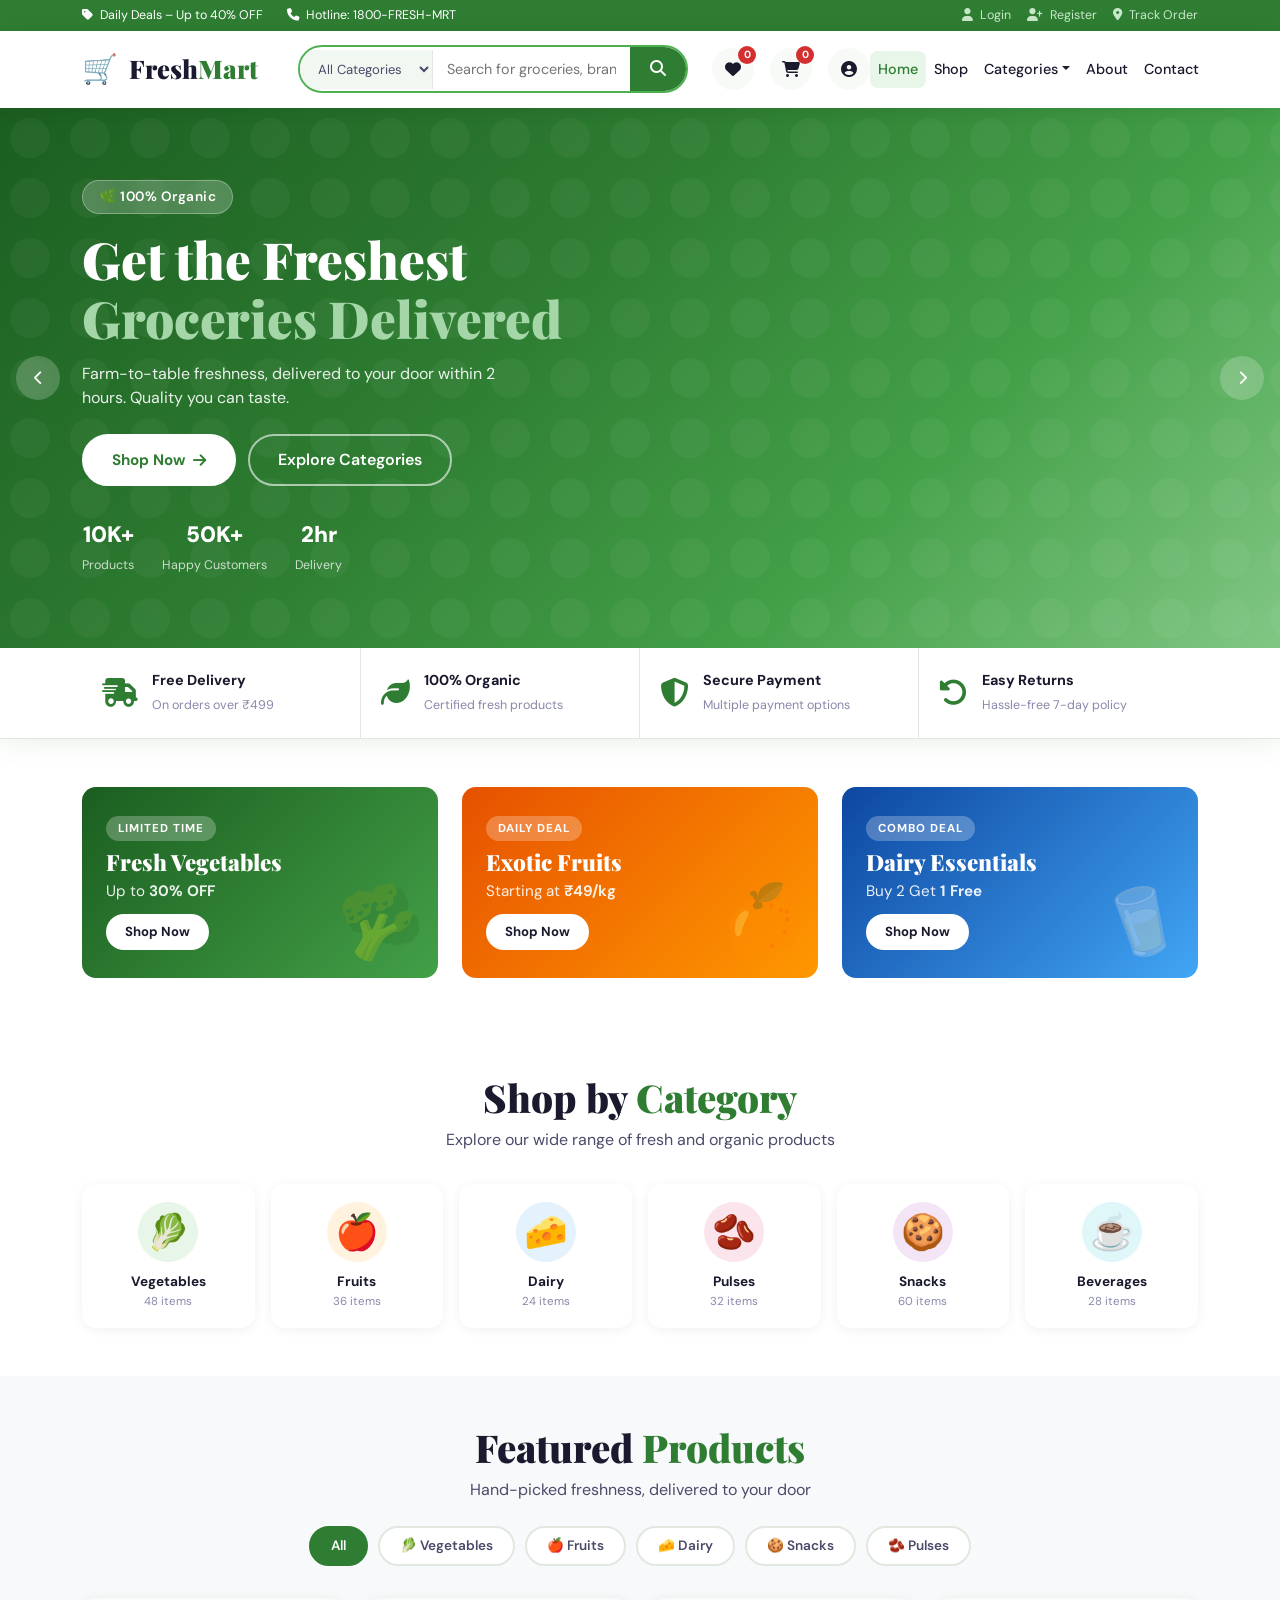
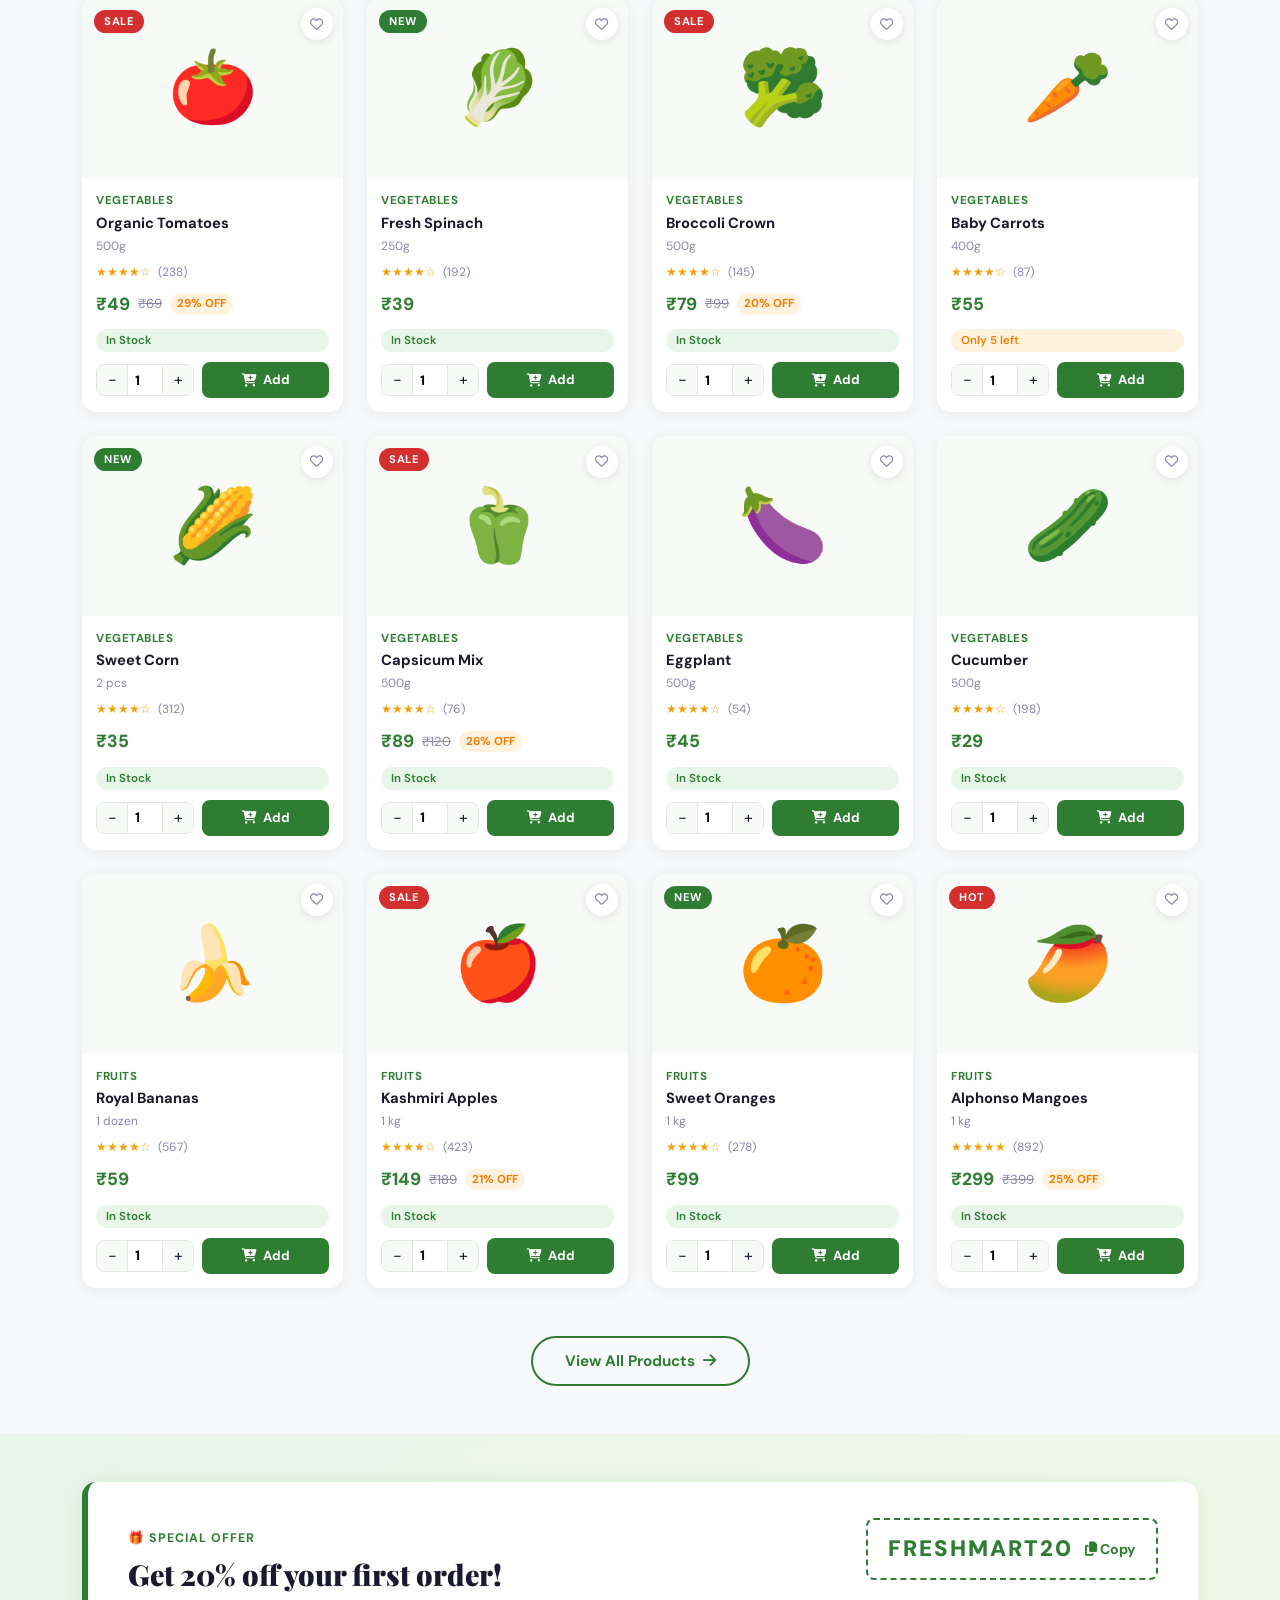
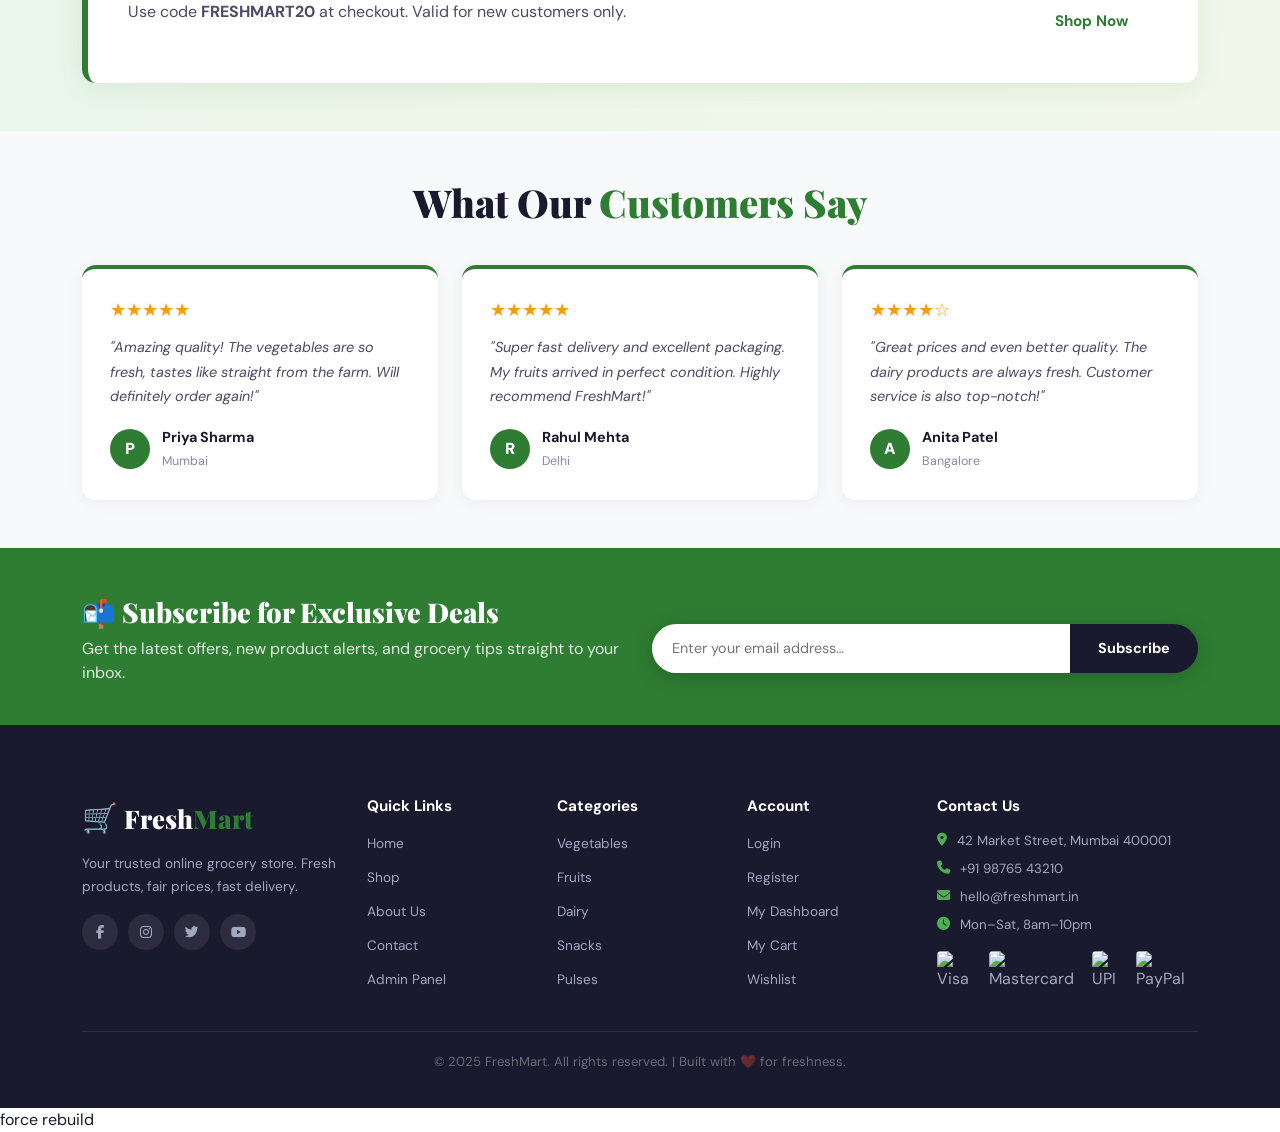
==== commit ef5e1eec: "Force GitHub Pages deploy" ====
--- a/index.html
+++ b/index.html
@@ -475,3 +475,4 @@
 <script src="js/app.js"></script>
 </body>
 </html>
+force rebuild
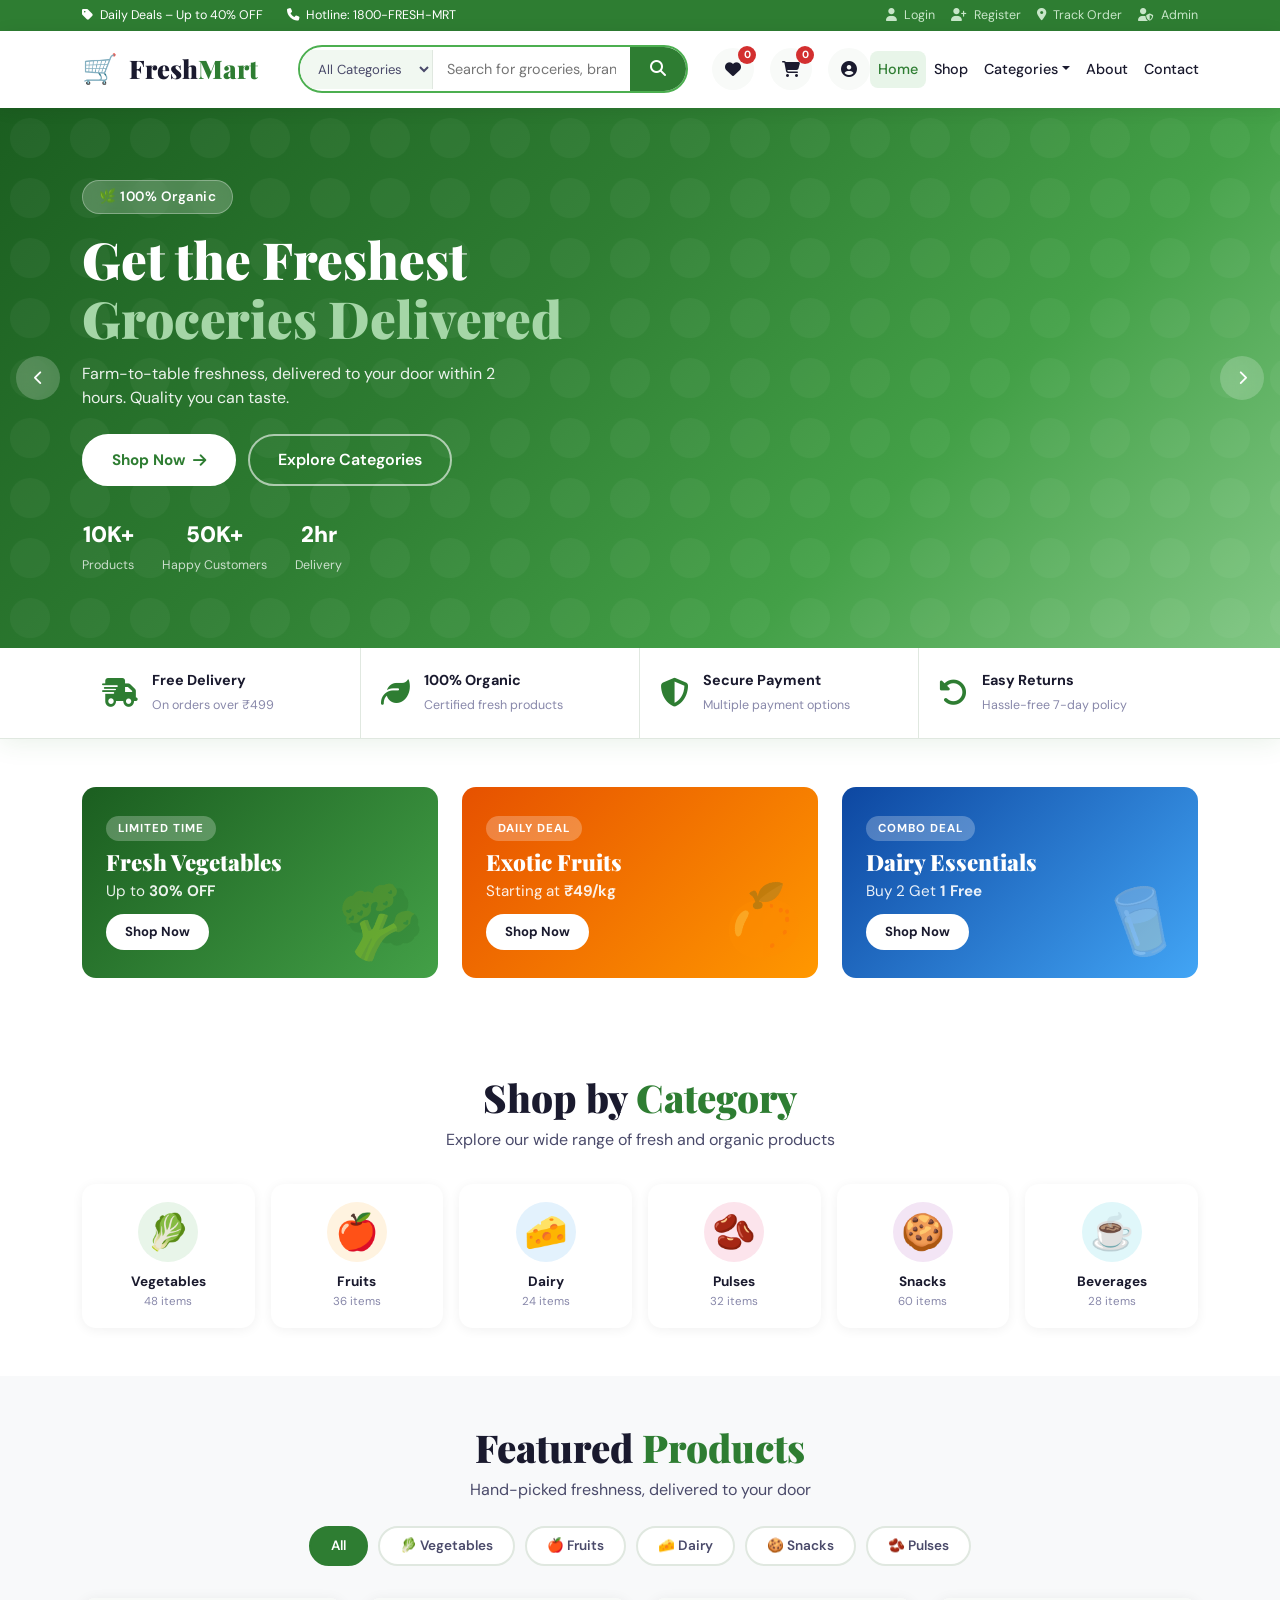
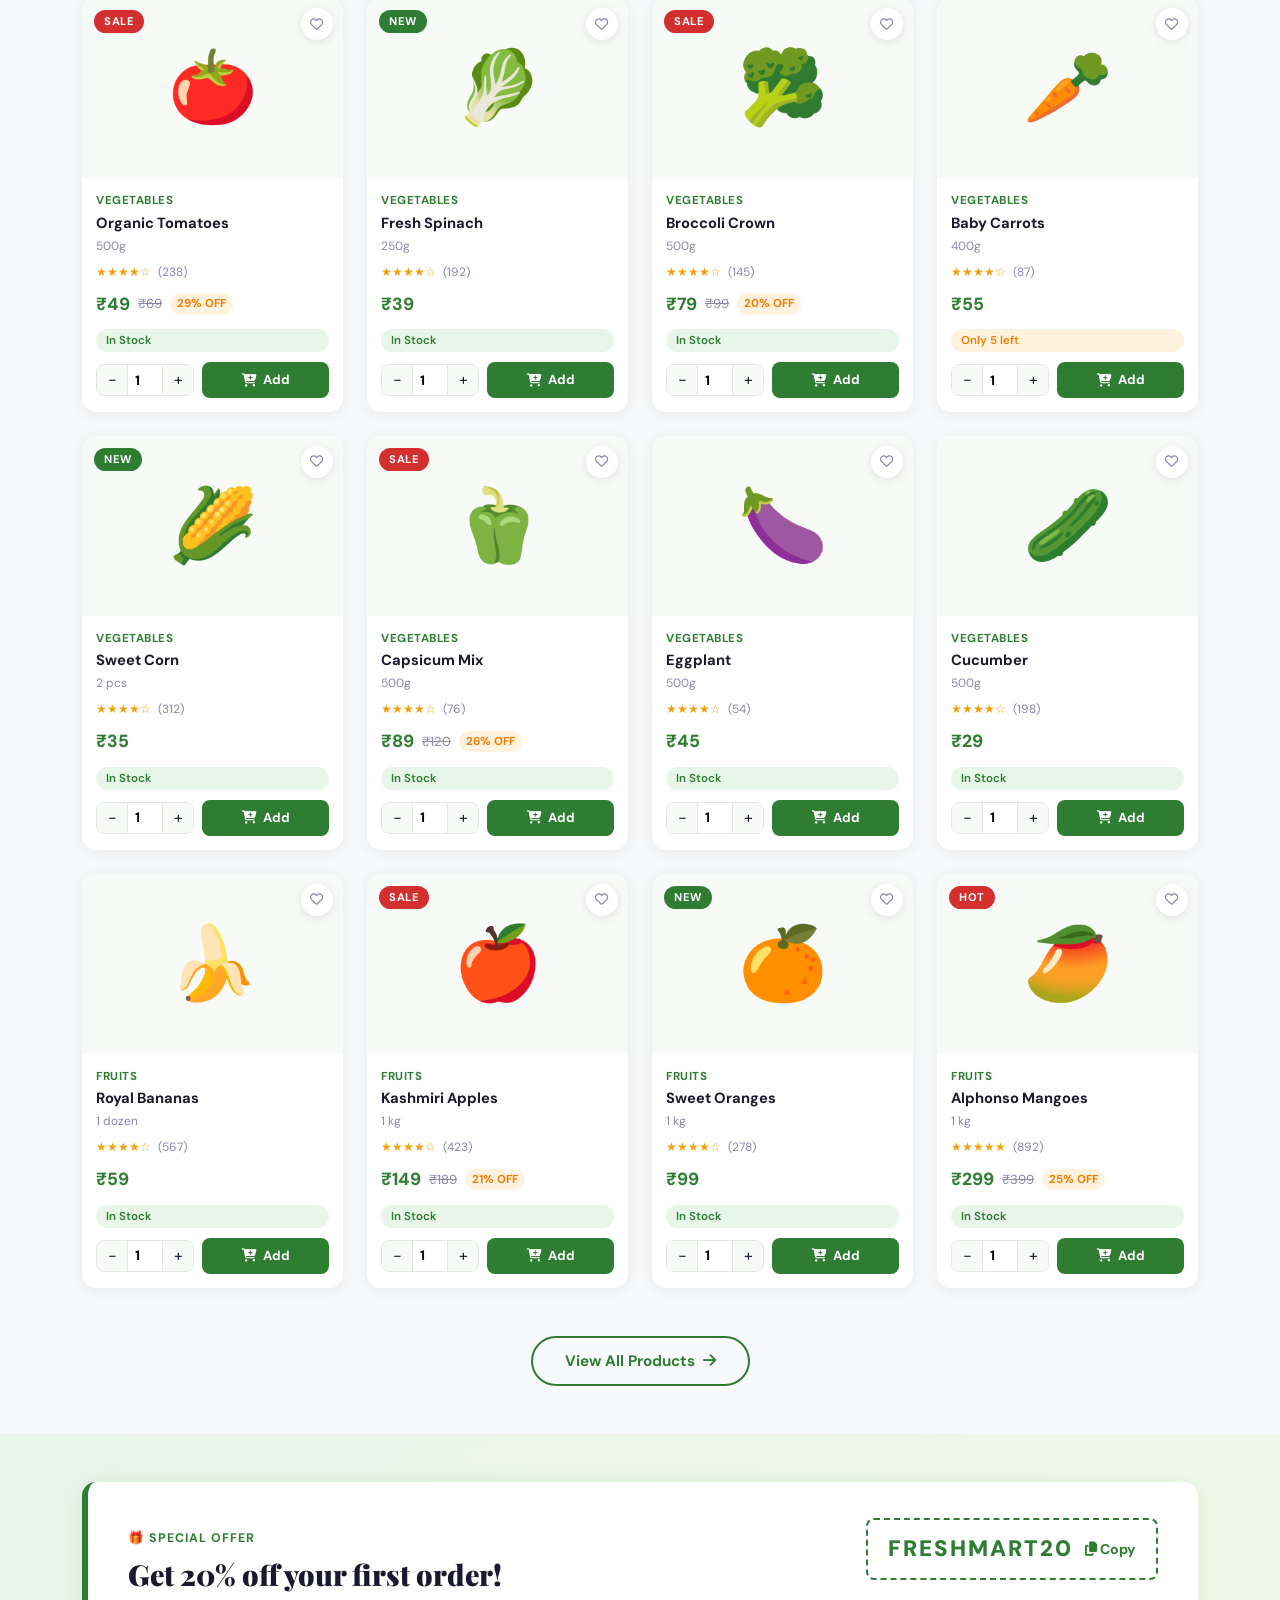
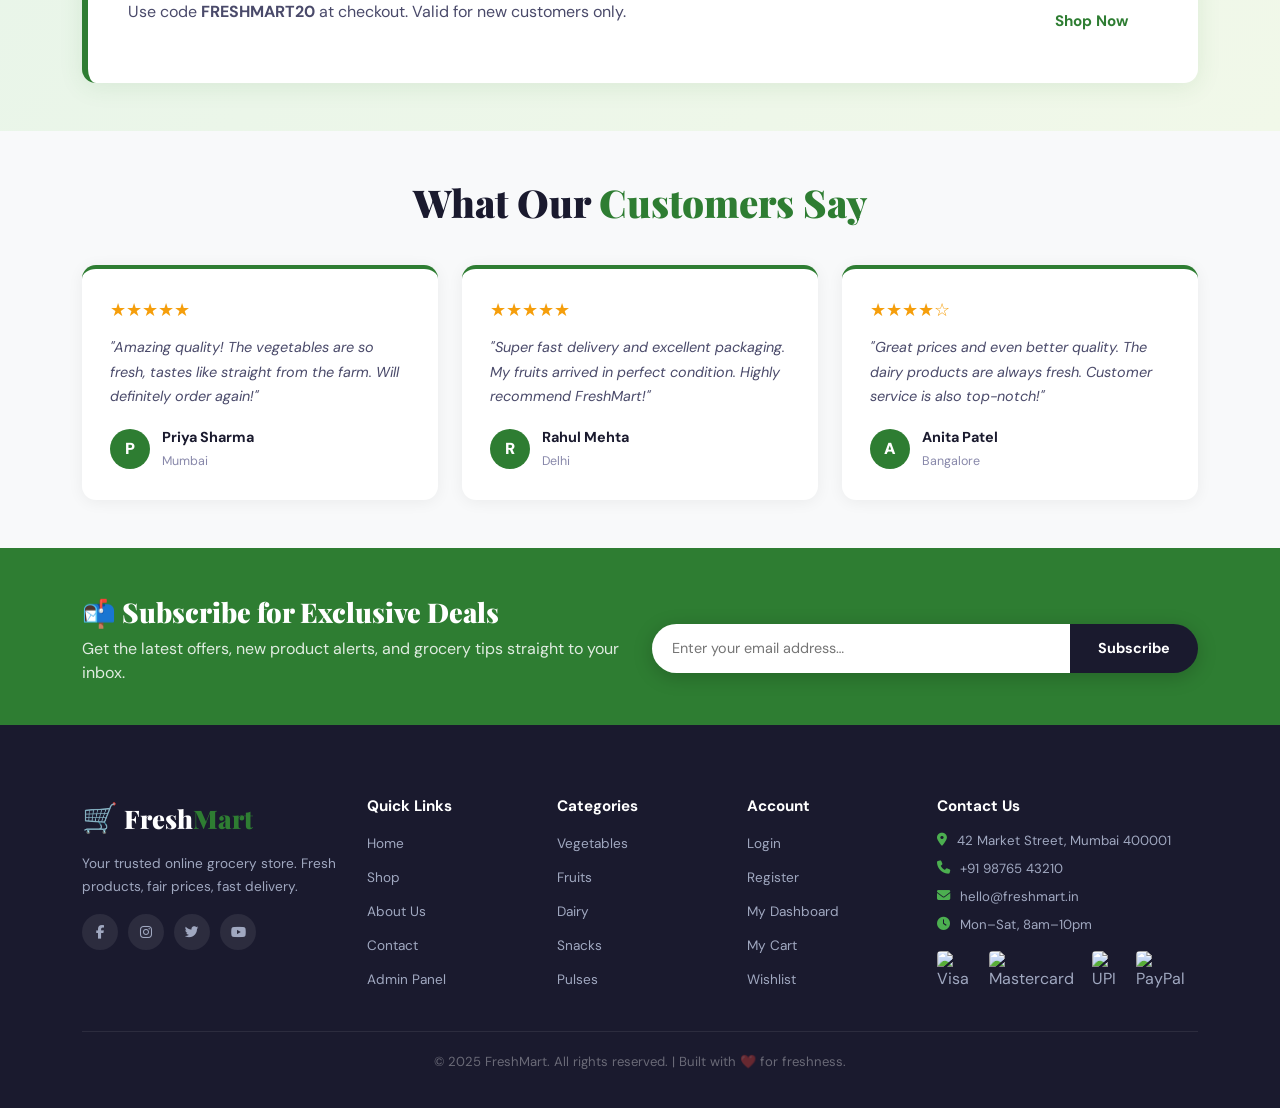
==== commit d46f5c5e: "Add Admin link to navigation in index.html" ====
--- a/index.html
+++ b/index.html
@@ -19,12 +19,16 @@
       <span><i class="fas fa-phone me-1"></i> Hotline: 1800-FRESH-MRT</span>
     </div>
     <div class="d-flex gap-3">
-      <a href="#" id="topLoginBtn"><i class="fas fa-user me-1"></i> Login</a>
+      <a href="pages/login.html" id="topLoginBtn"><i class="fas fa-user me-1"></i> Login</a>
       <a href="pages/register.html"><i class="fas fa-user-plus me-1"></i> Register</a>
-      <a href="#"><i class="fas fa-map-marker-alt me-1"></i> Track Order</a>
+      <a href="pages/track-order.html"><i class="fas fa-map-marker-alt me-1"></i> Track Order</a>
+       <a href="pages/admin.html">
+    <i class="fas fa-user-shield me-1"></i> Admin
+  </a>
     </div>
   </div>
 </div>
+
 
 <!-- Main Navbar -->
 <nav class="navbar navbar-expand-lg main-nav sticky-top">
@@ -475,4 +479,3 @@
 <script src="js/app.js"></script>
 </body>
 </html>
-force rebuild
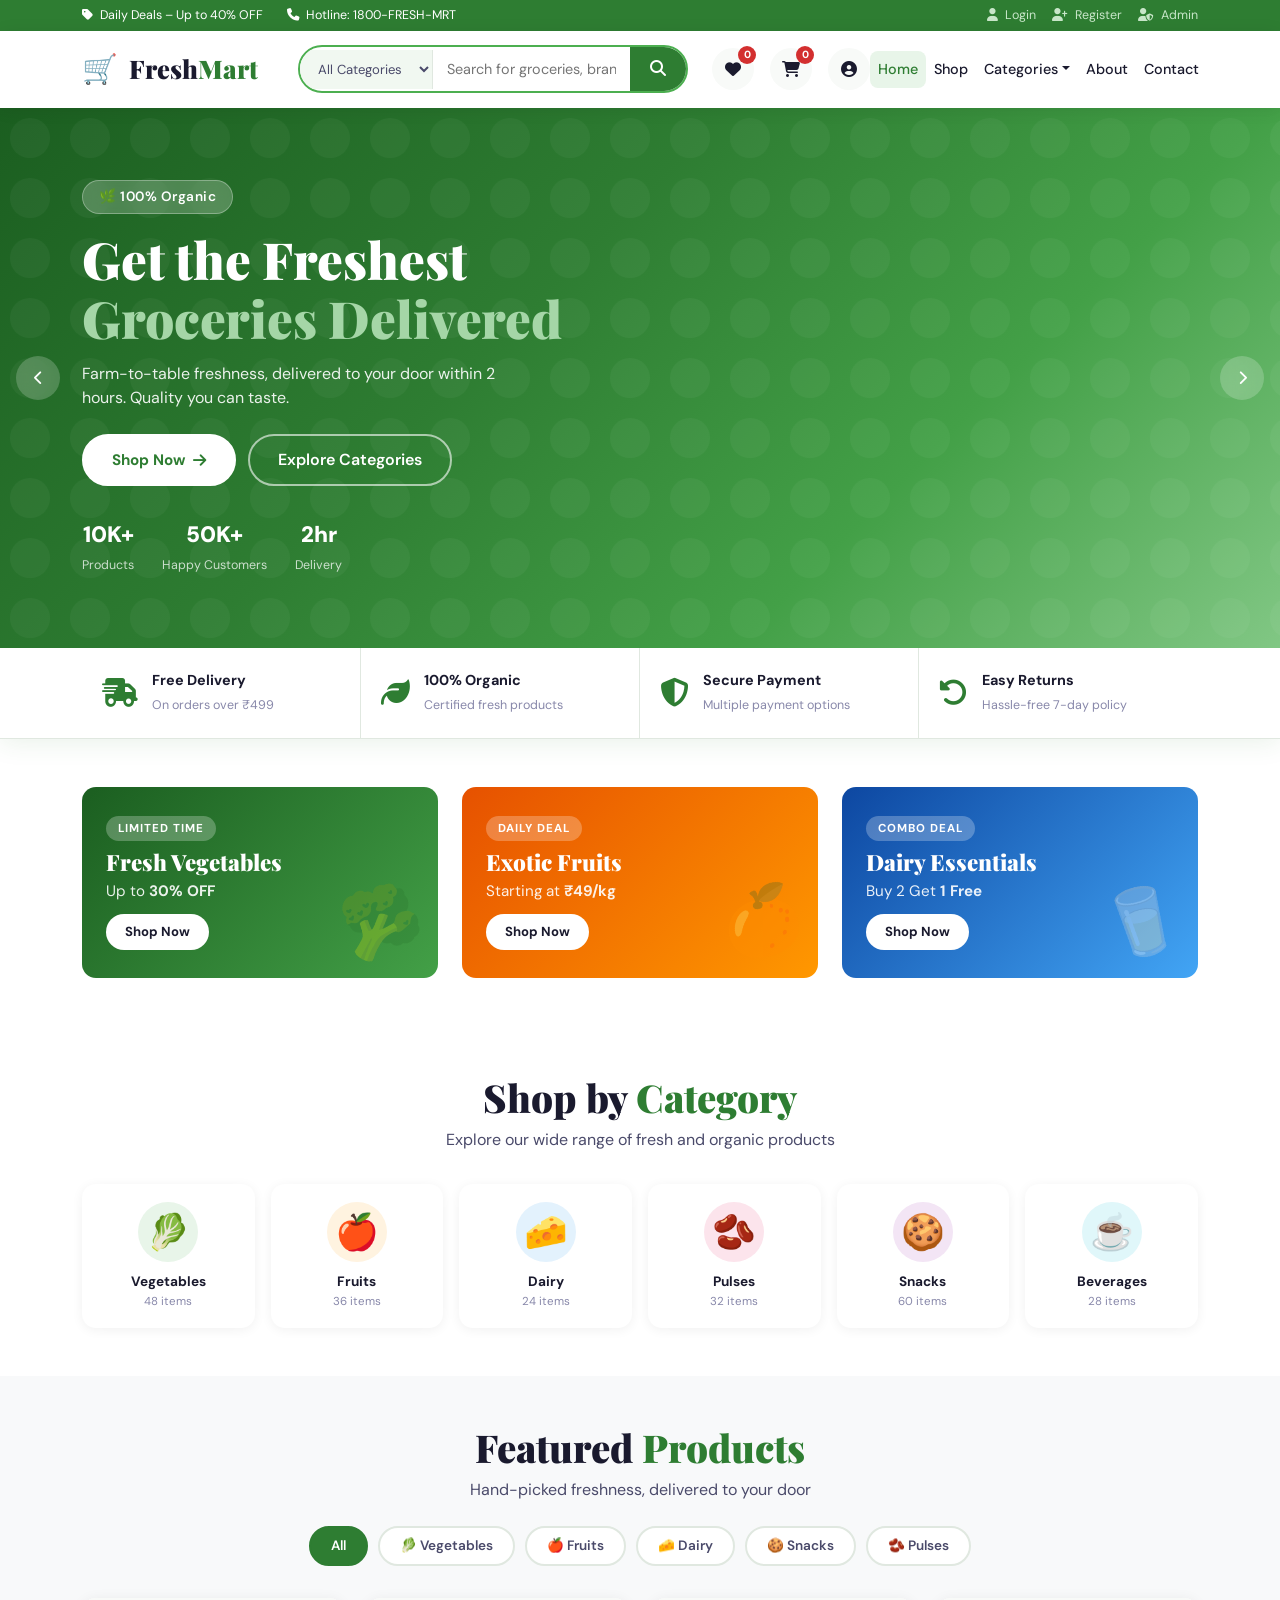
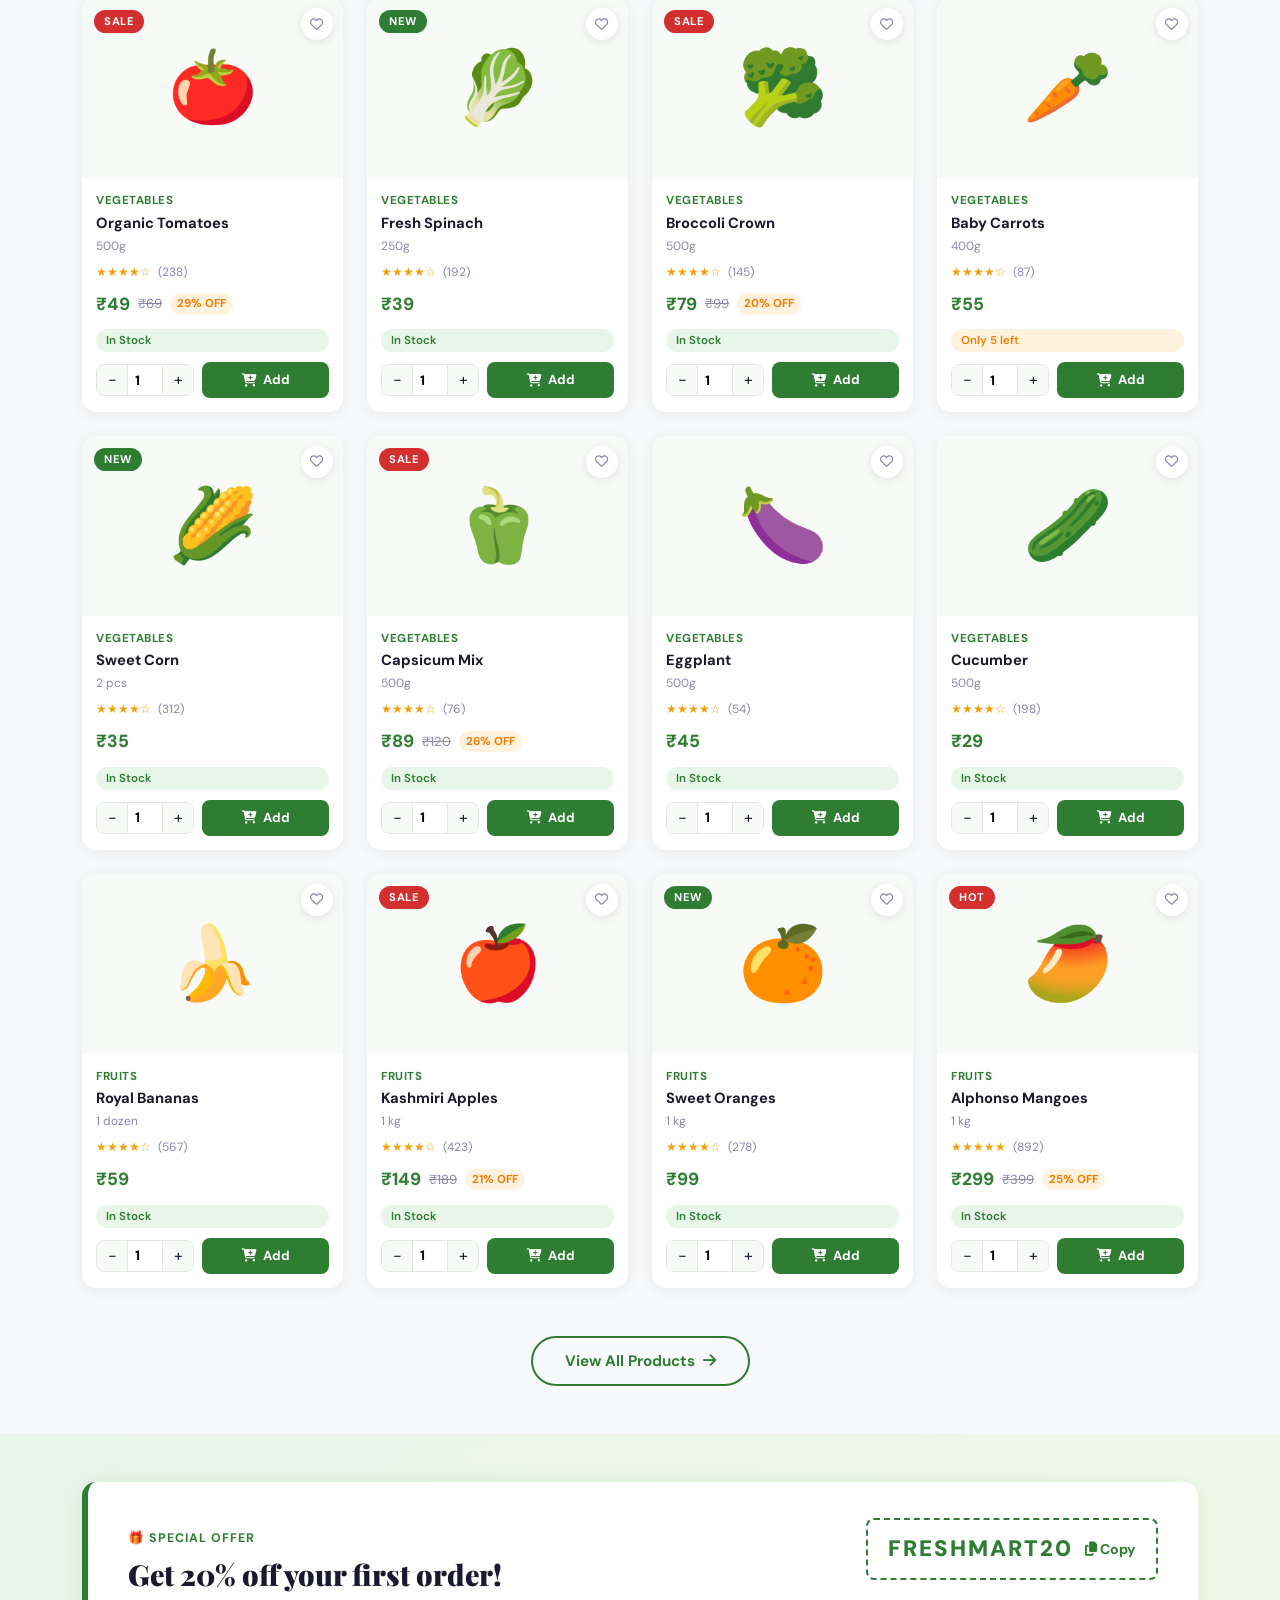
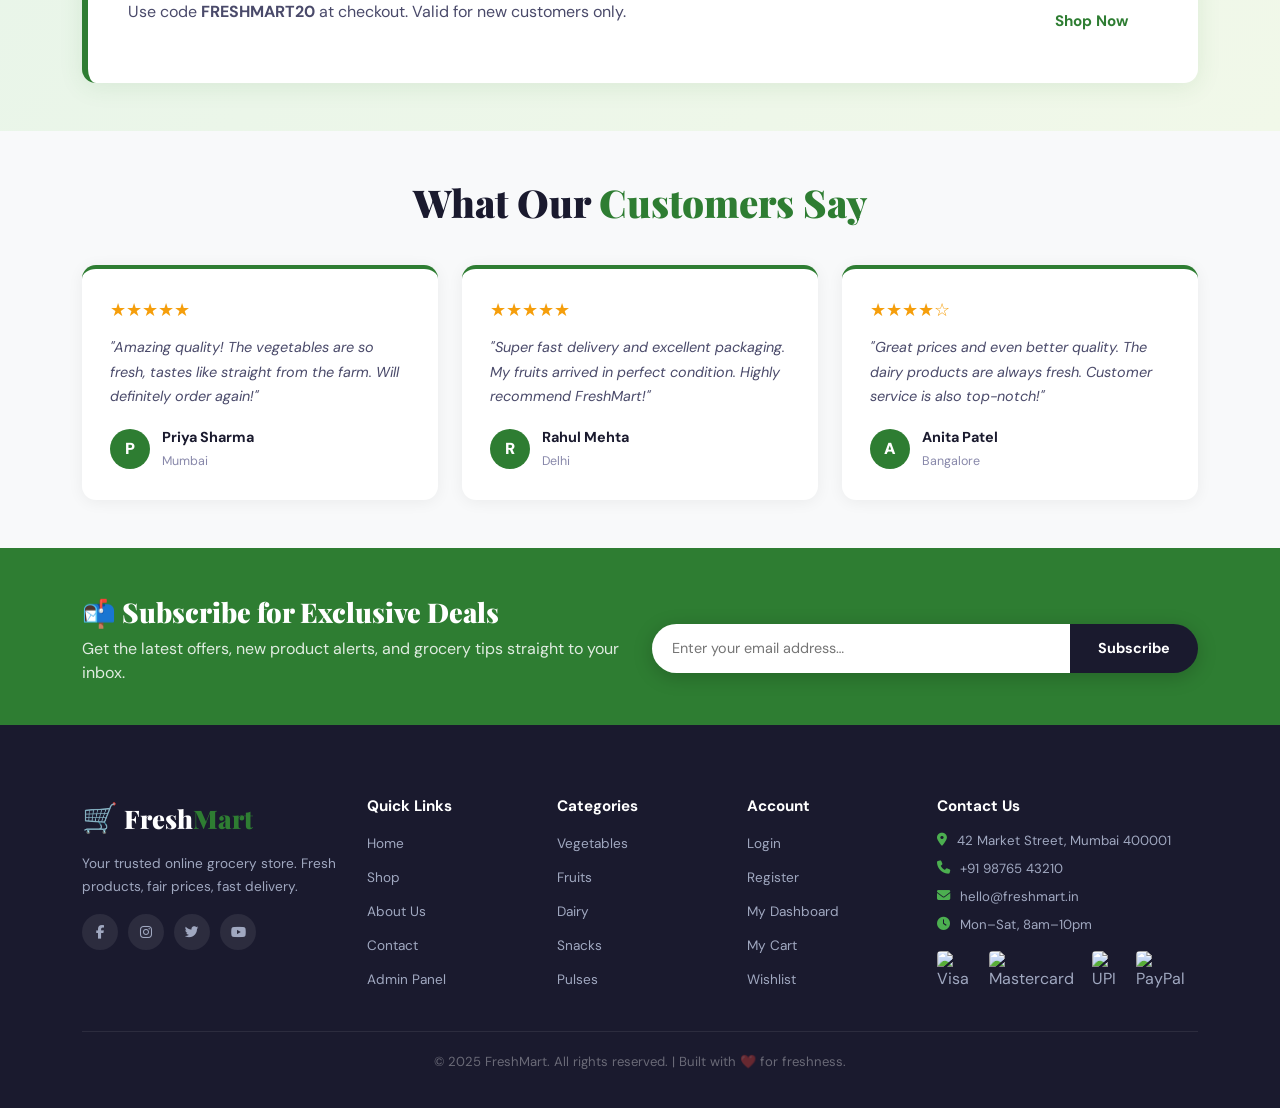
==== commit 12091b26: "Update index.html" ====
--- a/index.html
+++ b/index.html
@@ -21,10 +21,7 @@
     <div class="d-flex gap-3">
       <a href="pages/login.html" id="topLoginBtn"><i class="fas fa-user me-1"></i> Login</a>
       <a href="pages/register.html"><i class="fas fa-user-plus me-1"></i> Register</a>
-      <a href="pages/track-order.html"><i class="fas fa-map-marker-alt me-1"></i> Track Order</a>
-       <a href="pages/admin.html">
-    <i class="fas fa-user-shield me-1"></i> Admin
-  </a>
+       <a href="pages/admin.html"><i class="fas fa-user-shield me-1"></i> Admin </a>
     </div>
   </div>
 </div>
